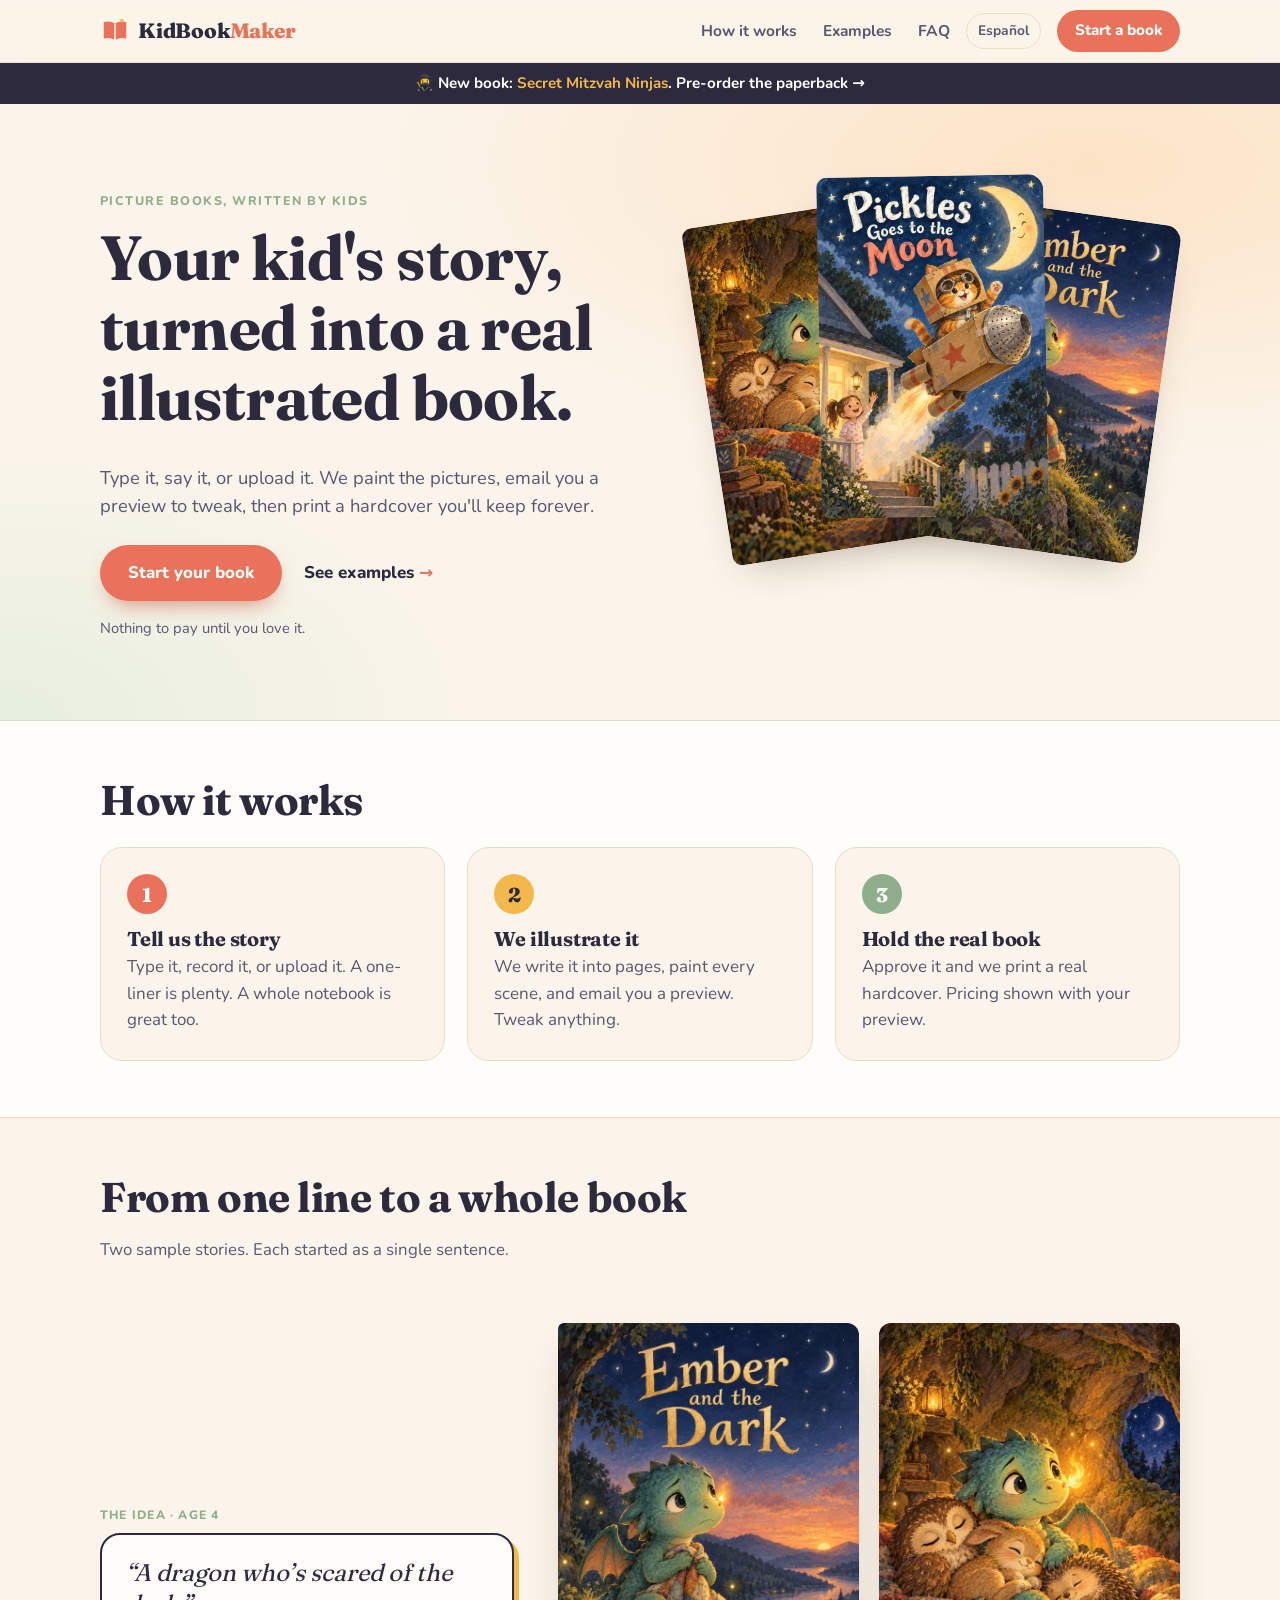
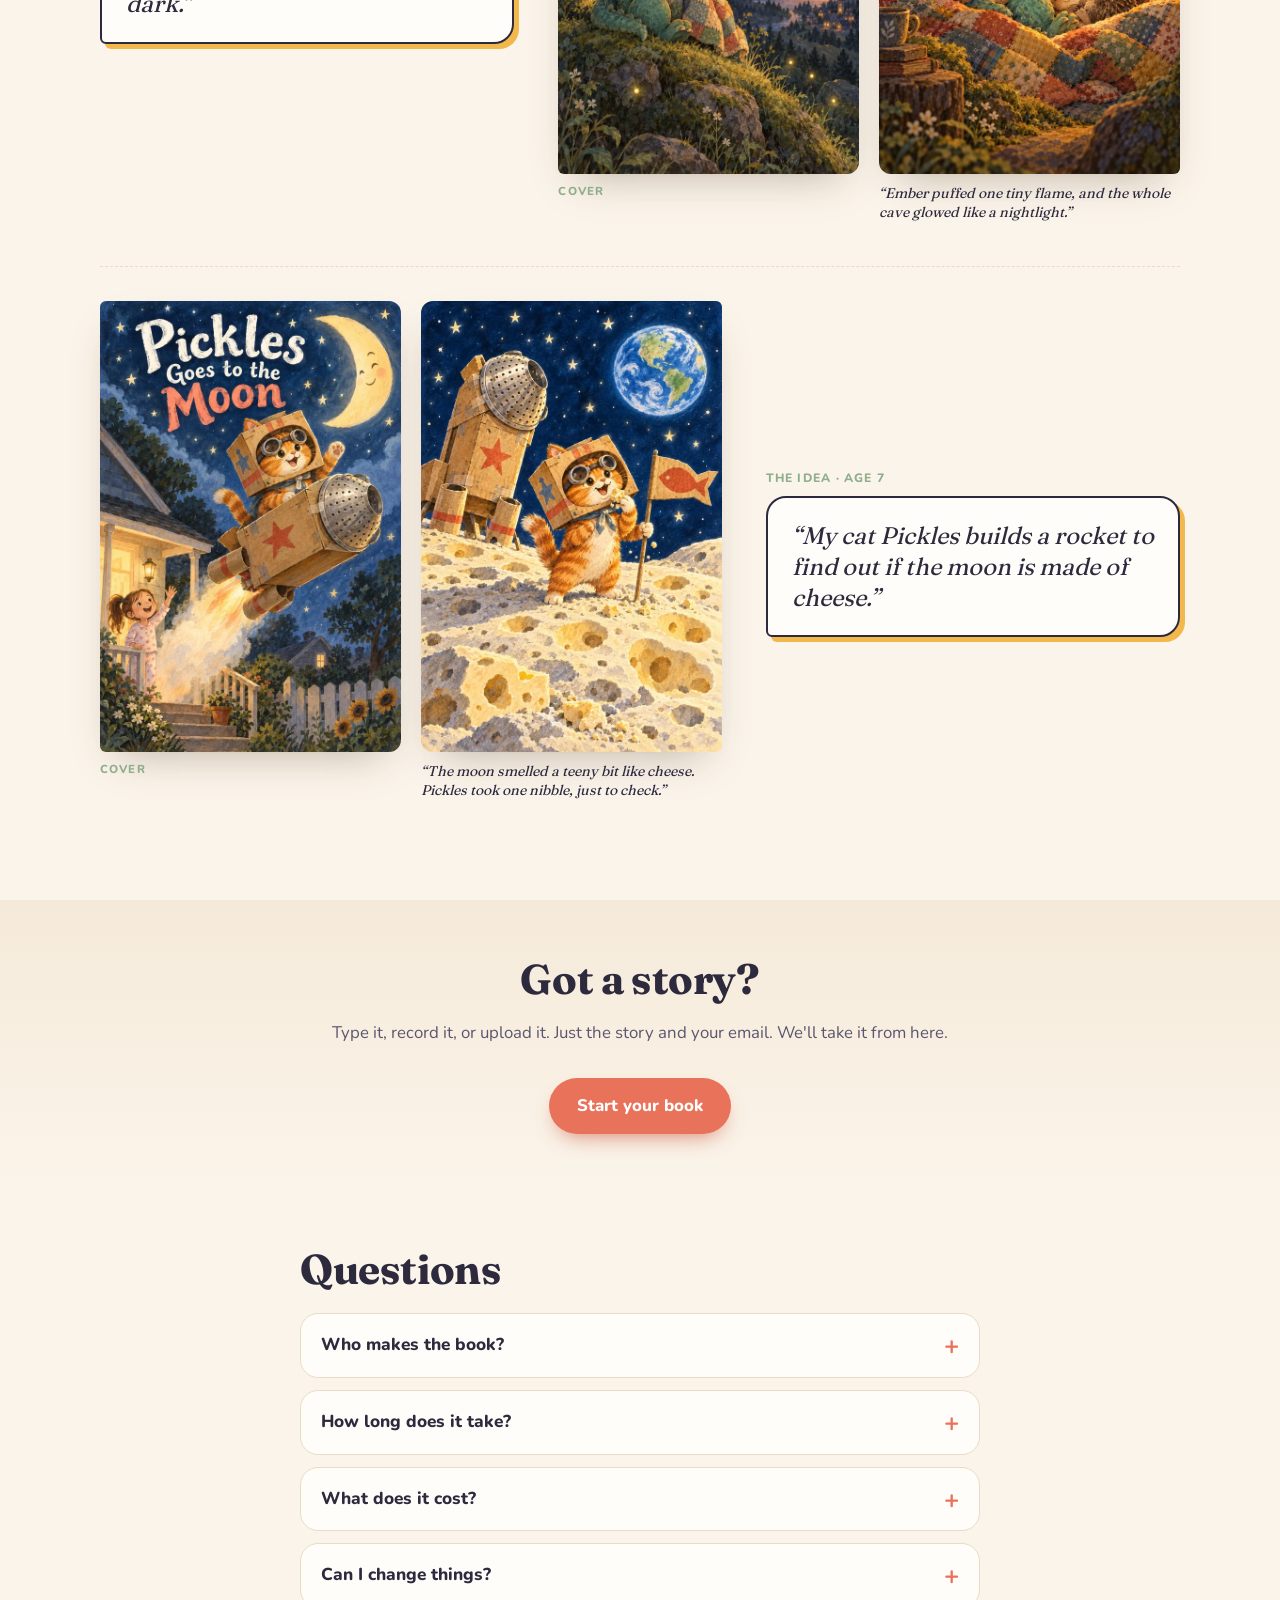
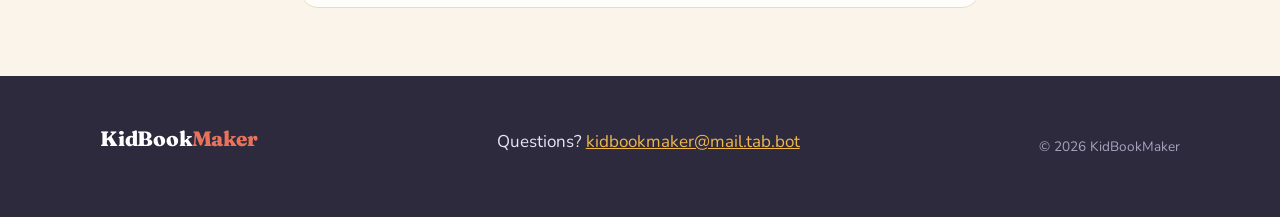
==== index.html @ a5195db9 "Email heads-up on every form submission (FormSubmit, fire-and-forget after /api/submit succeeds); ca" ====
<!doctype html>
<html lang="en">
<head>
<meta charset="utf-8">
<meta name="viewport" content="width=device-width, initial-scale=1, viewport-fit=cover">
<!-- Not indexed yet: to allow Google, delete this robots meta tag and replace robots.txt with "User-agent: *" + "Allow: /" -->
<meta name="robots" content="noindex, nofollow, noarchive">
<link rel="canonical" href="https://kidbookmaker.com/">
<link rel="alternate" hreflang="en" href="https://kidbookmaker.com/">
<link rel="alternate" hreflang="es" href="https://kidbookmaker.com/es/">
<meta property="og:url" content="https://kidbookmaker.com/">
<title>KidBookMaker · Your kid's story, turned into a real illustrated book</title>
<meta name="description" content="Type, record or upload your child's story. We illustrate it, email you a preview to tweak, and print a real hardcover book.">
<meta property="og:title" content="KidBookMaker · Your kid's story, turned into a real illustrated book">
<meta property="og:description" content="Type, record or upload a story. We illustrate it, send a preview, and print a real hardcover.">
<meta property="og:image" content="https://kidbookmaker.com/og.png?v=3">
<meta name="theme-color" content="#fbf4ea">
<link rel="icon" href="/favicon.svg" type="image/svg+xml">
<link rel="preload" href="/fonts/fraunces.woff2" as="font" type="font/woff2" crossorigin>
<link rel="stylesheet" href="/styles.css?v=phone1">
</head>
<body>
<a class="skip" href="#start" data-open>Start your book</a>
<header class="top">
  <div class="wrap top-in">
    <a class="brand" href="#" aria-label="KidBookMaker home">
      <svg class="brand-mark" viewBox="0 0 40 40" aria-hidden="true"><path d="M20 10c-4-3-10-3.5-15-2v22c5-1.5 11-1 15 2 4-3 10-3.5 15-2V8c-5-1.5-11-1-15 2z" fill="#e8735a"/><path d="M20 10v22" stroke="#fbf4ea" stroke-width="2"/><circle cx="29" cy="6" r="2.4" fill="#f2b84b"/></svg>
      <span>KidBook<em>Maker</em></span>
    </a>
    <nav aria-label="Sections" class="nav">
      <a href="#how">How it works</a>
      <a href="#examples">Examples</a>
      <a href="#faq">FAQ</a>
    </nav>
    <a class="lang" href="/es/" lang="es" hreflang="es">Español</a>
    <a class="btn btn-sm" href="#start" data-open><span class="b-full">Start a book</span><span class="b-short">Start</span></a>
  </div>
</header>
<a href="/secret-mitzvah-ninjas/" style="display:block;background:#2d2a3e;color:#fff;text-align:center;text-decoration:none;font-weight:700;font-size:.95rem;line-height:1.35;padding:10px 16px">🥷 New book: <strong style="color:#f2b84b">Secret Mitzvah Ninjas</strong>. Pre-order the paperback&nbsp;→</a>

<main>
<section class="hero">
  <div class="wrap hero-in">
    <div class="hero-copy">
      <p class="eyebrow">Picture books, written by kids</p>
      <h1>Your kid's story, turned into a real illustrated&nbsp;book.</h1>
      <p class="lede">Type it, say it, or upload it. We paint the pictures, email you a preview to tweak, then print a hardcover you'll keep forever.</p>
      <div class="hero-cta">
        <a class="btn" href="#start" data-open>Start your book</a>
        <a class="link-arrow" href="#examples">See examples</a>
      </div>
      <p class="fine">Nothing to pay until you love it.</p>
    </div>
    <div class="hero-art" aria-hidden="true">
      <img class="fan fan-1" src="/img/page-dragon.webp" alt="" width="640" height="960">
      <img class="fan fan-2" src="/img/cover-dragon.webp" alt="" width="640" height="960">
      <img class="fan fan-3" src="/img/cover-moon.webp" alt="" width="640" height="960">
    </div>
  </div>
</section>

<section id="how" class="how">
  <div class="wrap">
    <h2>How it works</h2>
    <ol class="steps">
      <li>
        <span class="num">1</span>
        <h3>Tell us the story</h3>
        <p>Type it, record it, or upload it. A one-liner is plenty. A whole notebook is great too.</p>
      </li>
      <li>
        <span class="num">2</span>
        <h3>We illustrate it</h3>
        <p>We write it into pages, paint every scene, and email you a preview. Tweak anything.</p>
      </li>
      <li>
        <span class="num">3</span>
        <h3>Hold the real book</h3>
        <p>Approve it and we print a real hardcover. Pricing shown with your preview.</p>
      </li>
    </ol>
  </div>
</section>

<section id="examples" class="examples">
  <div class="wrap">
    <h2>From one line to a whole book</h2>
    <p class="section-sub">Two sample stories. Each started as a single sentence.</p>


    <article class="ex">
      <div class="ex-prompt">
        <span class="tag">The idea · age 4</span>
        <p class="kid">“A dragon who’s scared of the dark.”</p>
      </div>
      <div class="ex-book">
        <figure class="ex-cover"><img src="/img/cover-dragon.webp" alt="Cover of Ember and the Dark: a small green dragon with a blanket on a hill at dusk" width="640" height="960" loading="lazy"><figcaption>Cover</figcaption></figure>
        <figure class="ex-page"><img src="/img/page-dragon.webp" alt="Inside page: the little dragon's tiny flame lights up a cozy cave full of sleepy animal friends" width="640" height="960" loading="lazy"><figcaption>“Ember puffed one tiny flame, and the whole cave glowed like a nightlight.”</figcaption></figure>
      </div>
    </article>

    <article class="ex">
      <div class="ex-prompt">
        <span class="tag">The idea · age 7</span>
        <p class="kid">“My cat Pickles builds a rocket to find out if the moon is made of cheese.”</p>
      </div>
      <div class="ex-book">
        <figure class="ex-cover"><img src="/img/cover-moon.webp" alt="Cover of Pickles Goes to the Moon: an orange cat in a cardboard rocket blasts off as a girl waves" width="640" height="960" loading="lazy"><figcaption>Cover</figcaption></figure>
        <figure class="ex-page"><img src="/img/page-moon.webp" alt="Inside page: the cat plants a fish-shaped flag on a moon full of holes, with Earth in the sky" width="640" height="960" loading="lazy"><figcaption>“The moon smelled a teeny bit like cheese. Pickles took one nibble, just to check.”</figcaption></figure>
      </div>
    </article>
  </div>
</section>

<section class="cta-band">
  <div class="wrap narrow center">
    <h2>Got a story?</h2>
    <p class="section-sub">Type it, record it, or upload it. Just the story and your email. We'll take it from here.</p>
    <a class="btn" href="#start" data-open>Start your book</a>
  </div>
</section>


<section id="faq" class="faq">
  <div class="wrap narrow">
    <h2>Questions</h2>
    <details>
      <summary>Who makes the book?</summary>
      <p>Your child writes the story. We turn it into pages, illustrate every scene, and lay it out as a real picture book, keeping their words and ideas at the heart of it.</p>
    </details>
    <details>
      <summary>How long does it take?</summary>
      <p>Your first preview usually arrives within a few days. Printing and shipping come after you approve.</p>
    </details>
    <details>
      <summary>What does it cost?</summary>
      <p>Books are priced per copy, and you'll see the price with your preview. There's nothing to pay until you approve the book.</p>
    </details>
    <details>
      <summary>Can I change things?</summary>
      <p>Yes. Ask for as many tweaks as you want before printing: words, pictures, colors, even what the hero looks like. Just reply to our email.</p>
    </details>
  </div>
</section>
</main>

<footer class="foot">
  <div class="wrap foot-in">
    <p class="brand small"><span>KidBook<em>Maker</em></span></p>
    <p>Questions? <a href="mailto:kidbookmaker@mail.tab.bot">kidbookmaker@mail.tab.bot</a></p>
    <p class="micro">© 2026 KidBookMaker</p>
  </div>
</footer>
<div class="modal" id="start" hidden>
  <div class="modal-backdrop" data-close></div>
  <div class="sheet" role="dialog" aria-modal="true" aria-labelledby="modal-title" id="sheet">
    <div class="sheet-head">
      <h2 id="modal-title">Tell us the story</h2>
      <button type="button" class="x-btn" data-close aria-label="Close">×</button>
    </div>
    <form id="story-form" class="sheet-form" novalidate>
      <div class="sheet-body" id="sheet-body">
        <div class="field">
          <label for="story">The story <span class="hint">type or paste; a one-liner is fine</span></label>
          <textarea id="story" name="story" rows="6" maxlength="20000" placeholder="e.g. My sister Leah finds a door in our backyard tree that leads to a candy forest…"></textarea>
        </div>
        <div class="field">
          <span class="label">Or add it another way</span>
          <div class="extras">
            <div class="extra" id="rec-box">
              <button type="button" class="chip-btn" id="rec-btn"><span class="dot" aria-hidden="true"></span><span id="rec-label">Record a voice note</span></button>
              <span class="rec-time" id="rec-time" hidden>0:00</span>
              <audio id="rec-play" controls hidden></audio>
              <button type="button" class="text-btn" id="rec-clear" hidden>Remove</button>
            </div>
            <label class="extra file-pick">
              <input type="file" id="audio" name="audio" accept="audio/*">
              <span class="chip-btn">Upload audio</span>
              <span class="file-name" data-for="audio"></span>
            </label>
            <label class="extra file-pick">
              <input type="file" id="story_file" name="story_file" accept=".pdf,.doc,.docx,.txt,.rtf,.odt,.pages,image/*">
              <span class="chip-btn">Upload a file</span>
              <span class="file-name" data-for="story_file"></span>
            </label>
          </div>
          <p class="micro">Doc, PDF, or a photo of the page. Up to 20 MB each.</p>
        </div>
        <div class="field">
          <label for="author_name">Author name <span class="hint">optional</span></label>
          <input id="author_name" name="author_name" type="text" autocomplete="off" maxlength="80" placeholder="Goes on the cover, e.g. Leah, age 7">
        </div>
        <div class="field">
          <label for="email">Your email</label>
          <input id="email" name="email" type="email" autocomplete="email" inputmode="email" required placeholder="you@example.com">
        </div>
        <div class="field last">
          <label for="phone">Phone <span class="hint">optional</span></label>
          <input id="phone" name="phone" type="tel" autocomplete="tel" inputmode="tel" maxlength="30" placeholder="(555) 123-4567" aria-describedby="phone-help">
          <p class="micro" id="phone-help">Only so we can reach you if our email lands in spam. We'll never share it.</p>
        </div>
        <div class="hp" aria-hidden="true"><label>Website <input name="website" tabindex="-1" autocomplete="off"></label></div>
      </div>
      <div class="sheet-foot">
        <p class="form-error" id="form-error" role="alert" hidden></p>
        <button class="btn btn-wide" type="submit" id="submit-btn">Send my story</button>
        <p class="micro center">Nothing to pay now. Pricing shown with your preview.</p>
      </div>
    </form>
    <div class="done" id="done" hidden tabindex="-1">
      <div class="done-art" aria-hidden="true">📚</div>
      <h2>Got it! We'll email you a preview soon.</h2>
      <p>Keep an eye on your inbox (and your spam folder, just in case). Reply to that email with any changes.</p>
      <button type="button" class="btn" data-close>Done</button>
      <button type="button" class="text-btn" id="another">Send another story</button>
    </div>
  </div>
</div>
<script src="/script.js?v=notify1" defer></script>
</body>
</html>
---- styles.css ----
@font-face{font-family:"Fraunces";src:url("/fonts/fraunces.woff2") format("woff2");font-weight:400 800;font-display:swap}
@font-face{font-family:"Nunito";src:url("/fonts/nunito.woff2") format("woff2");font-weight:400 800;font-display:swap}
:root{--paper:#fbf4ea;--paper2:#f5ead9;--ink:#2d2a3e;--ink2:#5b5670;--coral:#e8735a;--coral-d:#c95840;--honey:#f2b84b;--sage:#8fae8b;--sky:#7fa3c4;--card:#fffdf9;--line:#e9dcc7;--r:22px;--shadow:0 18px 40px -18px rgba(70,45,20,.35)}
*{box-sizing:border-box}
html{scroll-behavior:smooth;-webkit-text-size-adjust:100%}
body{margin:0;background:var(--paper);color:var(--ink);font:400 17px/1.55 "Nunito",system-ui,-apple-system,Segoe UI,sans-serif;overflow-x:hidden}
img{max-width:100%;height:auto;display:block}
a{color:var(--coral-d)}
h1,h2,h3{font-family:"Fraunces",Georgia,serif;font-weight:700;line-height:1.12;letter-spacing:-.01em;margin:0 0 .5em;font-variation-settings:"SOFT" 100,"WONK" 1}
h1{font-size:clamp(2.15rem,6.8vw,3.9rem)}
h2{font-size:clamp(1.75rem,4.6vw,2.6rem)}
h3{font-size:1.25rem}
.wrap{max-width:1120px;margin:0 auto;padding:0 20px}
.narrow{max-width:720px}
.skip{position:absolute;left:-999px;top:8px;background:var(--ink);color:#fff;padding:8px 14px;border-radius:10px;z-index:99}
.skip:focus{left:12px}
:focus-visible{outline:3px solid var(--sky);outline-offset:3px;border-radius:8px}
.btn{display:inline-flex;align-items:center;justify-content:center;gap:.4em;background:var(--coral);color:#fff;text-decoration:none;font-weight:800;font-size:1.05rem;padding:15px 28px;border-radius:999px;border:0;cursor:pointer;box-shadow:0 10px 22px -10px rgba(201,88,64,.8);transition:transform .15s,background .15s;font-family:inherit}
.btn:hover{background:var(--coral-d);transform:translateY(-1px)}
.btn-sm{padding:9px 18px;font-size:.95rem;box-shadow:none}
.btn-wide{width:100%;margin-top:8px}
.btn[disabled]{opacity:.65;cursor:progress;transform:none}
.link-arrow{font-weight:800;text-decoration:none;color:var(--ink)}
.link-arrow::after{content:" →";color:var(--coral)}
/* header */
.top{position:sticky;top:0;z-index:20;background:rgba(251,244,234,.88);backdrop-filter:saturate(1.4) blur(10px);-webkit-backdrop-filter:saturate(1.4) blur(10px);border-bottom:1px solid rgba(233,220,199,.7)}
.top-in{display:flex;align-items:center;gap:16px;height:62px}
.brand{display:flex;align-items:center;gap:8px;text-decoration:none;color:var(--ink);font-family:"Fraunces",Georgia,serif;font-weight:800;font-size:1.3rem;letter-spacing:-.01em}
.brand em{font-style:normal;color:var(--coral)}
.brand-mark{width:30px;height:30px}
.nav{display:none;gap:26px;margin-left:auto}
.nav a{color:var(--ink2);text-decoration:none;font-weight:700;font-size:.97rem}
.nav a:hover{color:var(--ink)}
.top .btn-sm{margin-left:auto}
.nav + .btn-sm{margin-left:0}
.lang{margin-left:auto;color:var(--ink2);text-decoration:none;font-weight:700;font-size:.86rem;padding:6px 11px;border:1px solid var(--line);border-radius:999px;white-space:nowrap}
.lang:hover{color:var(--ink);border-color:var(--ink2)}
.lang + .btn-sm{margin-left:0}
.btn-sm{white-space:nowrap}
.btn-sm .b-full{display:none}
@media(max-width:819px){.top-in{gap:10px}.lang{font-size:.82rem;padding:4px 6px;border:0}.btn-sm{padding:9px 14px}}
@media(min-width:820px){.nav{display:flex}.lang{margin-left:0}.btn-sm .b-full{display:inline}.btn-sm .b-short{display:none}}
/* hero */
.hero{position:relative;padding:34px 0 30px;background:radial-gradient(1200px 500px at 85% 10%,#fde3c6 0,rgba(253,227,198,0) 60%),radial-gradient(700px 400px at 0% 100%,#e6efe0 0,rgba(230,239,224,0) 70%)}
.hero-in{display:grid;gap:30px}
.eyebrow{margin:0 0 12px;font-weight:800;text-transform:uppercase;letter-spacing:.12em;font-size:.78rem;color:var(--sage)}
.lede{font-size:1.15rem;color:var(--ink2);max-width:34em;margin:0 0 24px}
.hero-cta{display:flex;flex-wrap:wrap;align-items:center;gap:14px 22px}
.fine{margin:16px 0 0;font-size:.92rem;color:var(--ink2)}
.hero-art{position:relative;height:300px;max-width:440px;width:100%;margin:0 auto}
.fan{position:absolute;width:46%;border-radius:10px 16px 16px 10px;box-shadow:var(--shadow),inset 6px 0 0 rgba(0,0,0,.08);top:20px}
.fan-1{left:4%;transform:rotate(-9deg);top:34px}
.fan-2{right:4%;transform:rotate(8deg);top:34px}
.fan-3{left:27%;z-index:2;transform:rotate(-1deg);top:0}
@media(min-width:900px){
  .hero{padding:72px 0 64px}
  .hero-in{grid-template-columns:1.05fr .95fr;align-items:center;gap:40px}
  .hero-art{height:480px;max-width:none}
}
/* how */
section{padding:56px 0}
.how{background:var(--card);border-top:1px solid var(--line);border-bottom:1px solid var(--line)}
.steps{list-style:none;margin:24px 0 0;padding:0;display:grid;gap:16px}
.steps li{position:relative;background:var(--paper);border-radius:var(--r);padding:22px 22px 18px 76px;border:1px solid var(--line)}
.steps h3{margin:0 0 4px}
.steps p{margin:0;color:var(--ink2)}
.num{position:absolute;left:20px;top:20px;width:40px;height:40px;border-radius:50%;display:grid;place-items:center;font-family:"Fraunces",serif;font-weight:800;font-size:1.25rem;color:#fff;background:var(--coral)}
.steps li:nth-child(2) .num{background:var(--honey);color:var(--ink)}
.steps li:nth-child(3) .num{background:var(--sage)}
@media(min-width:820px){.steps{grid-template-columns:repeat(3,1fr);gap:22px}.steps li{padding:26px}.num{position:static;margin-bottom:14px}}
/* examples */
.section-sub{color:var(--ink2);margin:-4px 0 26px;font-size:1.05rem}
.ex{display:grid;gap:16px;padding:22px 0 30px;border-bottom:1px dashed var(--line)}
.ex:last-child{border-bottom:0}
.ex-prompt{align-self:center}
.tag{display:inline-block;font-size:.76rem;font-weight:800;text-transform:uppercase;letter-spacing:.1em;color:var(--sage);margin-bottom:8px}
.kid{position:relative;margin:0;background:var(--card);border:2px solid var(--ink);border-radius:20px 20px 20px 6px;padding:16px 18px;font-family:"Fraunces",Georgia,serif;font-size:1.25rem;line-height:1.3;font-style:italic;box-shadow:5px 5px 0 var(--honey)}
.ex-book{display:grid;grid-template-columns:1fr 1fr;gap:12px}
.ex-book figure{margin:0}
.ex-book img{border-radius:6px 12px 12px 6px;box-shadow:var(--shadow);aspect-ratio:2/3;object-fit:cover;width:100%;background:var(--paper2)}
.ex-page img{border-radius:12px 6px 6px 12px}
.ex-book figcaption{margin-top:10px;font-size:.88rem;color:var(--ink2);line-height:1.35}
.ex-cover figcaption{font-weight:800;text-transform:uppercase;letter-spacing:.1em;font-size:.72rem;color:var(--sage)}
.ex-page figcaption{font-family:"Fraunces",Georgia,serif;font-style:italic;color:var(--ink)}
@media(min-width:820px){.ex{grid-template-columns:.8fr 1.2fr;gap:44px;padding:34px 0 44px}.ex:nth-of-type(even){grid-template-columns:1.2fr .8fr}.ex:nth-of-type(even) .ex-prompt{order:2}.kid{font-size:1.5rem;padding:22px 24px}.ex-book{gap:20px}}
/* form */
.start{background:linear-gradient(180deg,var(--paper2),var(--paper))}
.card{background:var(--card);border:1px solid var(--line);border-radius:28px;padding:26px 20px;box-shadow:var(--shadow)}
@media(min-width:640px){.card{padding:40px 44px}}
.field{margin:0 0 20px;border:0;padding:0;min-width:0}
label,.label,legend{display:block;font-weight:800;margin-bottom:8px;font-size:1rem;padding:0}
.hint{font-weight:600;color:var(--ink2);font-size:.88rem;margin-left:4px}
input[type=text],input[type=email],input[type=tel],select,textarea{width:100%;font:inherit;color:var(--ink);background:#fff;border:1.5px solid var(--line);border-radius:14px;padding:13px 14px;transition:border-color .15s,box-shadow .15s;-webkit-appearance:none;appearance:none}
select{background:#fff url("data:image/svg+xml,%3Csvg xmlns='http://www.w3.org/2000/svg' width='12' height='8'%3E%3Cpath d='M1 1l5 5 5-5' stroke='%235b5670' stroke-width='2' fill='none'/%3E%3C/svg%3E") no-repeat right 14px center;padding-right:36px}
textarea{resize:vertical;min-height:110px}
input:focus,select:focus,textarea:focus{outline:none;border-color:var(--coral);box-shadow:0 0 0 4px rgba(232,115,90,.15)}
.invalid{border-color:#c0392b!important}
.row2{display:grid;grid-template-columns:1fr 1fr;gap:12px;align-items:end}
.chips{display:flex;flex-wrap:wrap;gap:8px}
.chip{margin:0;font-weight:700;cursor:pointer}
.chip input{position:absolute;opacity:0;width:1px;height:1px}
.chip span{display:inline-block;padding:10px 16px;border-radius:999px;border:1.5px solid var(--line);background:#fff;font-size:.95rem;transition:all .15s}
.chip input:checked+span{background:var(--ink);border-color:var(--ink);color:#fff}
.chip input:focus-visible+span{outline:3px solid var(--sky);outline-offset:2px}
#hero_other{margin-top:10px}
.extras{display:flex;flex-direction:column;gap:10px}
.extra{display:flex;flex-wrap:wrap;align-items:center;gap:10px;margin:0;font-weight:600}
.file-pick input{position:absolute;opacity:0;width:1px;height:1px}
.file-pick input:focus-visible+.chip-btn{outline:3px solid var(--sky);outline-offset:2px}
.chip-btn{display:inline-flex;align-items:center;gap:8px;font:inherit;font-weight:800;font-size:.95rem;color:var(--ink);background:var(--paper);border:1.5px dashed #d8c6a8;border-radius:14px;padding:11px 16px;cursor:pointer}
.chip-btn:hover{border-color:var(--coral)}
.dot{width:10px;height:10px;border-radius:50%;background:var(--coral)}
.recording .chip-btn .dot{animation:pulse 1s infinite}
.recording #rec-btn{border-style:solid;border-color:var(--coral);background:#fff1ec}
@keyframes pulse{50%{opacity:.25}}
.rec-time{font-variant-numeric:tabular-nums;color:var(--coral-d);font-weight:800}
#rec-play{height:40px;max-width:100%}
.file-name{font-size:.9rem;color:var(--ink2);word-break:break-all}
.text-btn{background:none;border:0;font:inherit;font-weight:800;color:var(--coral-d);cursor:pointer;padding:6px 2px;text-decoration:underline}
.micro{font-size:.85rem;color:var(--ink2);margin:8px 0 0}
.center{text-align:center}
.hp{position:absolute;left:-5000px;height:1px;overflow:hidden}
.form-error{background:#fdecea;color:#8e2a1e;border-radius:12px;padding:12px 14px;font-weight:700;margin:0 0 12px}
.done{text-align:center;padding:20px 0}
.done-art{font-size:3rem;margin-bottom:6px}
.done h2{font-size:clamp(1.6rem,4.5vw,2.2rem)}
.done p{color:var(--ink2)}
/* faq */
.faq details{background:var(--card);border:1px solid var(--line);border-radius:18px;padding:0 20px;margin-bottom:12px}
.faq summary{cursor:pointer;list-style:none;font-weight:800;font-size:1.08rem;padding:18px 28px 18px 0;position:relative}
.faq summary::-webkit-details-marker{display:none}
.faq summary::after{content:"+";position:absolute;right:0;top:12px;font-size:1.6rem;color:var(--coral);font-weight:700}
.faq details[open] summary::after{content:"–"}
.faq details p{margin:0 0 18px;color:var(--ink2)}
/* footer */
.foot{background:var(--ink);color:#e9e4f2;padding:36px 0 44px}
.foot a{color:var(--honey)}
.foot-in{display:flex;flex-direction:column;gap:6px}
.foot .brand{color:#fff;margin:0 0 6px}
.foot .micro{color:#a9a3bd}
@media(min-width:820px){.foot-in{flex-direction:row;align-items:center;justify-content:space-between}}
@media(prefers-reduced-motion:reduce){html{scroll-behavior:auto}*{transition:none!important;animation:none!important}}

/* CTA band */
.cta-band{background:linear-gradient(180deg,var(--paper2),var(--paper))}
.cta-band .btn{margin-top:6px}
/* form modal */
html.modal-open,html.modal-open body{overflow:hidden}
.modal{position:fixed;inset:0;z-index:200;display:flex;align-items:flex-end;justify-content:center}
.modal[hidden]{display:none}
.modal-backdrop{position:absolute;inset:0;background:rgba(45,42,62,.55);animation:fadeIn .18s ease}
.sheet{position:relative;width:100%;height:100%;max-height:100%;background:var(--card);display:flex;flex-direction:column;overflow:hidden;animation:sheetUp .22s ease}
.sheet-head{display:flex;align-items:center;justify-content:space-between;gap:12px;padding:14px 16px 10px 20px;border-bottom:1px solid var(--line);flex:none}
.sheet-head h2{margin:0;font-size:1.3rem}
.x-btn{flex:none;width:40px;height:40px;border-radius:50%;border:0;background:var(--paper2);color:var(--ink);font-size:1.6rem;line-height:1;cursor:pointer}
.x-btn:hover{background:var(--line)}
.sheet-form{display:flex;flex-direction:column;flex:1;min-height:0;margin:0}
.sheet-form[hidden]{display:none}
.sheet-body{flex:1;min-height:0;overflow-y:auto;-webkit-overflow-scrolling:touch;overscroll-behavior:contain;padding:16px 20px 4px}
.sheet-body .field{margin-bottom:16px}
.sheet-body .field.last{margin-bottom:8px}
.sheet-body textarea#story{min-height:132px;resize:vertical}
.sheet-foot{flex:none;padding:10px 20px calc(12px + env(safe-area-inset-bottom));border-top:1px solid var(--line);background:var(--card);box-shadow:0 -10px 20px -14px rgba(45,42,62,.35)}
.sheet-foot .btn-wide{margin-top:0}
.sheet-foot .micro{margin:8px 0 0}
.sheet-foot .form-error{margin-bottom:10px}
.sheet .done{flex:1;overflow-y:auto;padding:28px 22px;display:flex;flex-direction:column;align-items:center;justify-content:center;gap:6px}
.sheet .done[hidden]{display:none}
.sheet .done .btn{margin-top:10px;min-width:160px}
@media(min-width:640px){
  .modal{align-items:center;padding:24px}
  .sheet{max-width:560px;height:auto;max-height:min(88vh,860px);border-radius:24px;box-shadow:0 30px 70px -20px rgba(30,25,45,.55)}
  .sheet-head{padding:18px 20px 12px 28px}
  .sheet-body{padding:20px 28px 4px}
  .sheet-foot{padding:12px 28px 16px}
}
@keyframes fadeIn{from{opacity:0}to{opacity:1}}
@keyframes sheetUp{from{transform:translateY(24px);opacity:.6}to{transform:none;opacity:1}}
@media (prefers-reduced-motion:reduce){.sheet,.modal-backdrop{animation:none}}
.sheet .extras{flex-direction:row;flex-wrap:wrap;align-items:flex-start;gap:8px}
.sheet .extras .extra{flex:none;max-width:100%}
@media(min-width:640px){.sheet-body textarea#story{min-height:120px}}
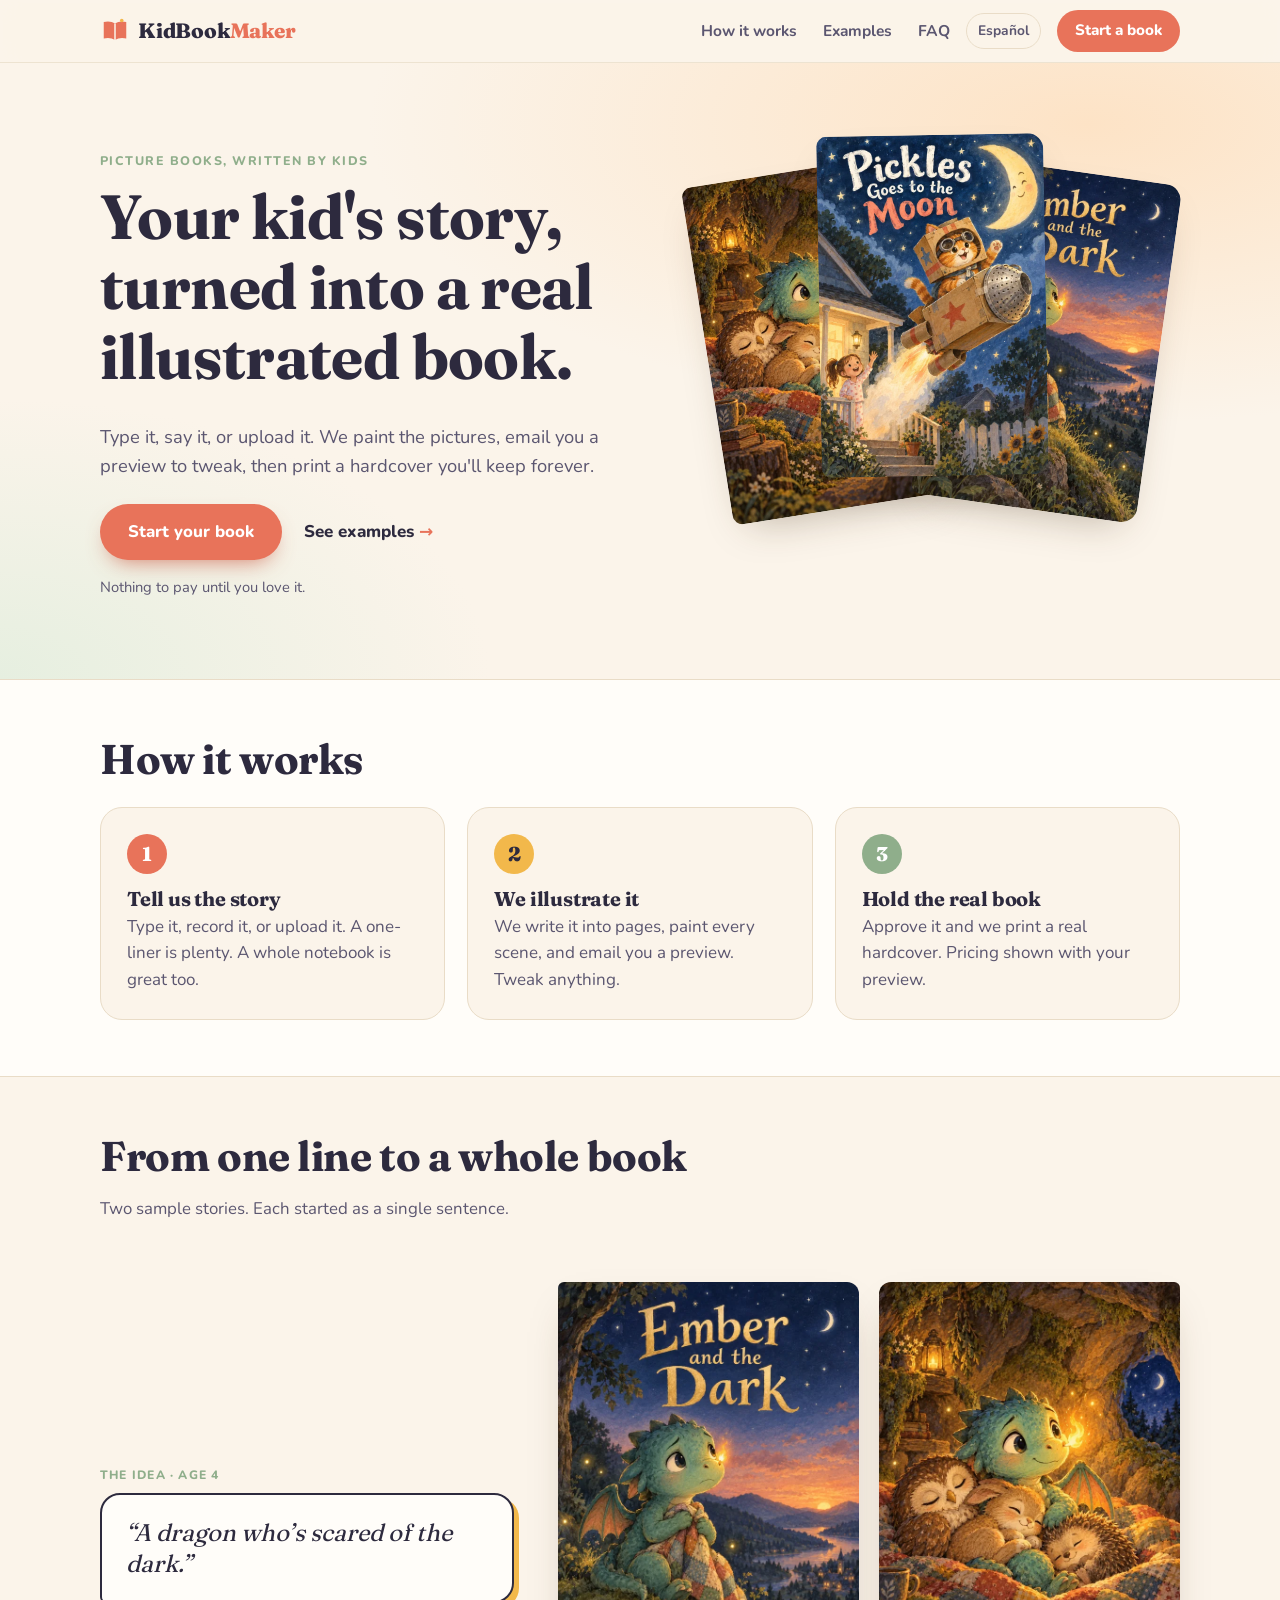
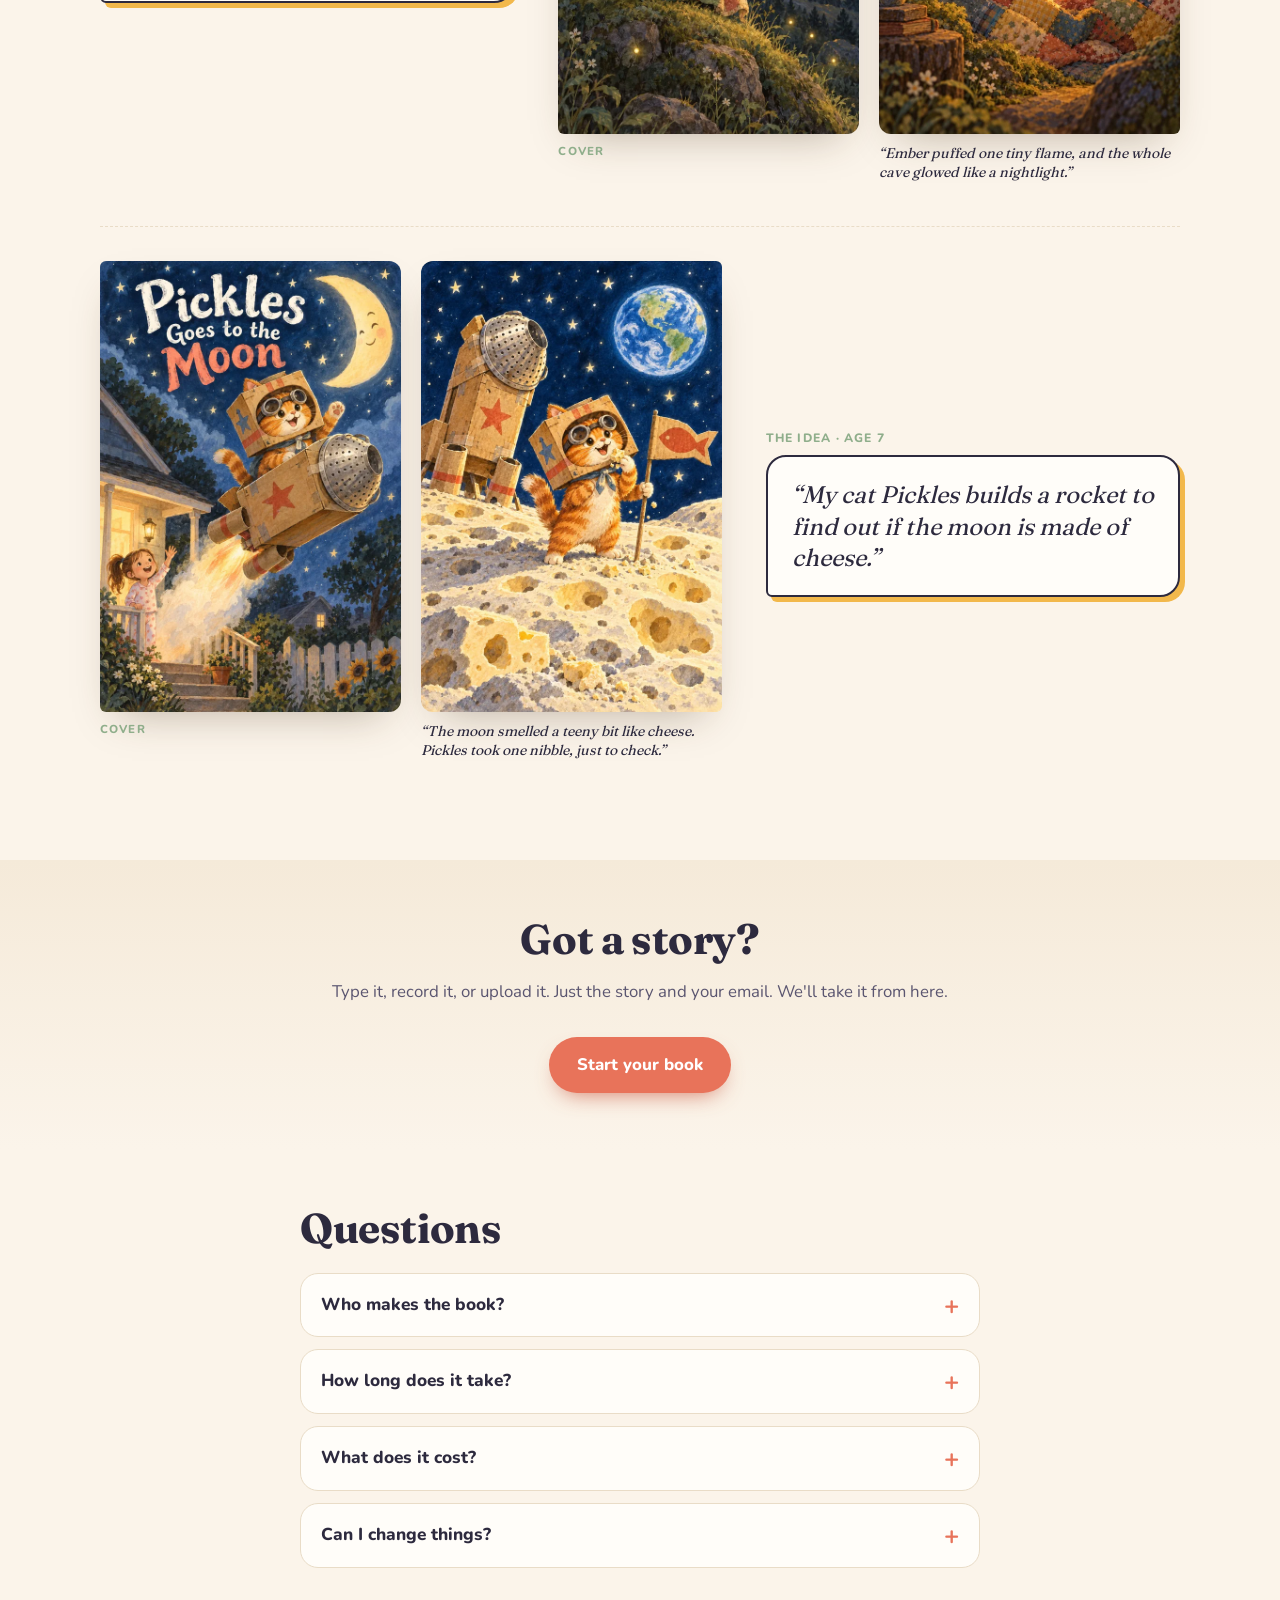
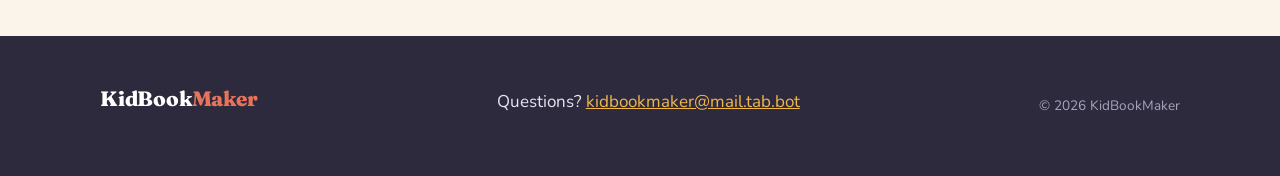
==== commit aa4c74ce: "Remove Secret Mitzvah Ninjas homepage banner (David, Oct 21)" ====
--- a/index.html
+++ b/index.html
@@ -36,7 +36,6 @@
     <a class="btn btn-sm" href="#start" data-open><span class="b-full">Start a book</span><span class="b-short">Start</span></a>
   </div>
 </header>
-<a href="/secret-mitzvah-ninjas/" style="display:block;background:#2d2a3e;color:#fff;text-align:center;text-decoration:none;font-weight:700;font-size:.95rem;line-height:1.35;padding:10px 16px">🥷 New book: <strong style="color:#f2b84b">Secret Mitzvah Ninjas</strong>. Pre-order the paperback&nbsp;→</a>
 
 <main>
 <section class="hero">
@@ -216,6 +215,6 @@
     </div>
   </div>
 </div>
-<script src="/script.js?v=notify1" defer></script>
+<script src="/script.js?v=notify4" defer></script>
 </body>
 </html>
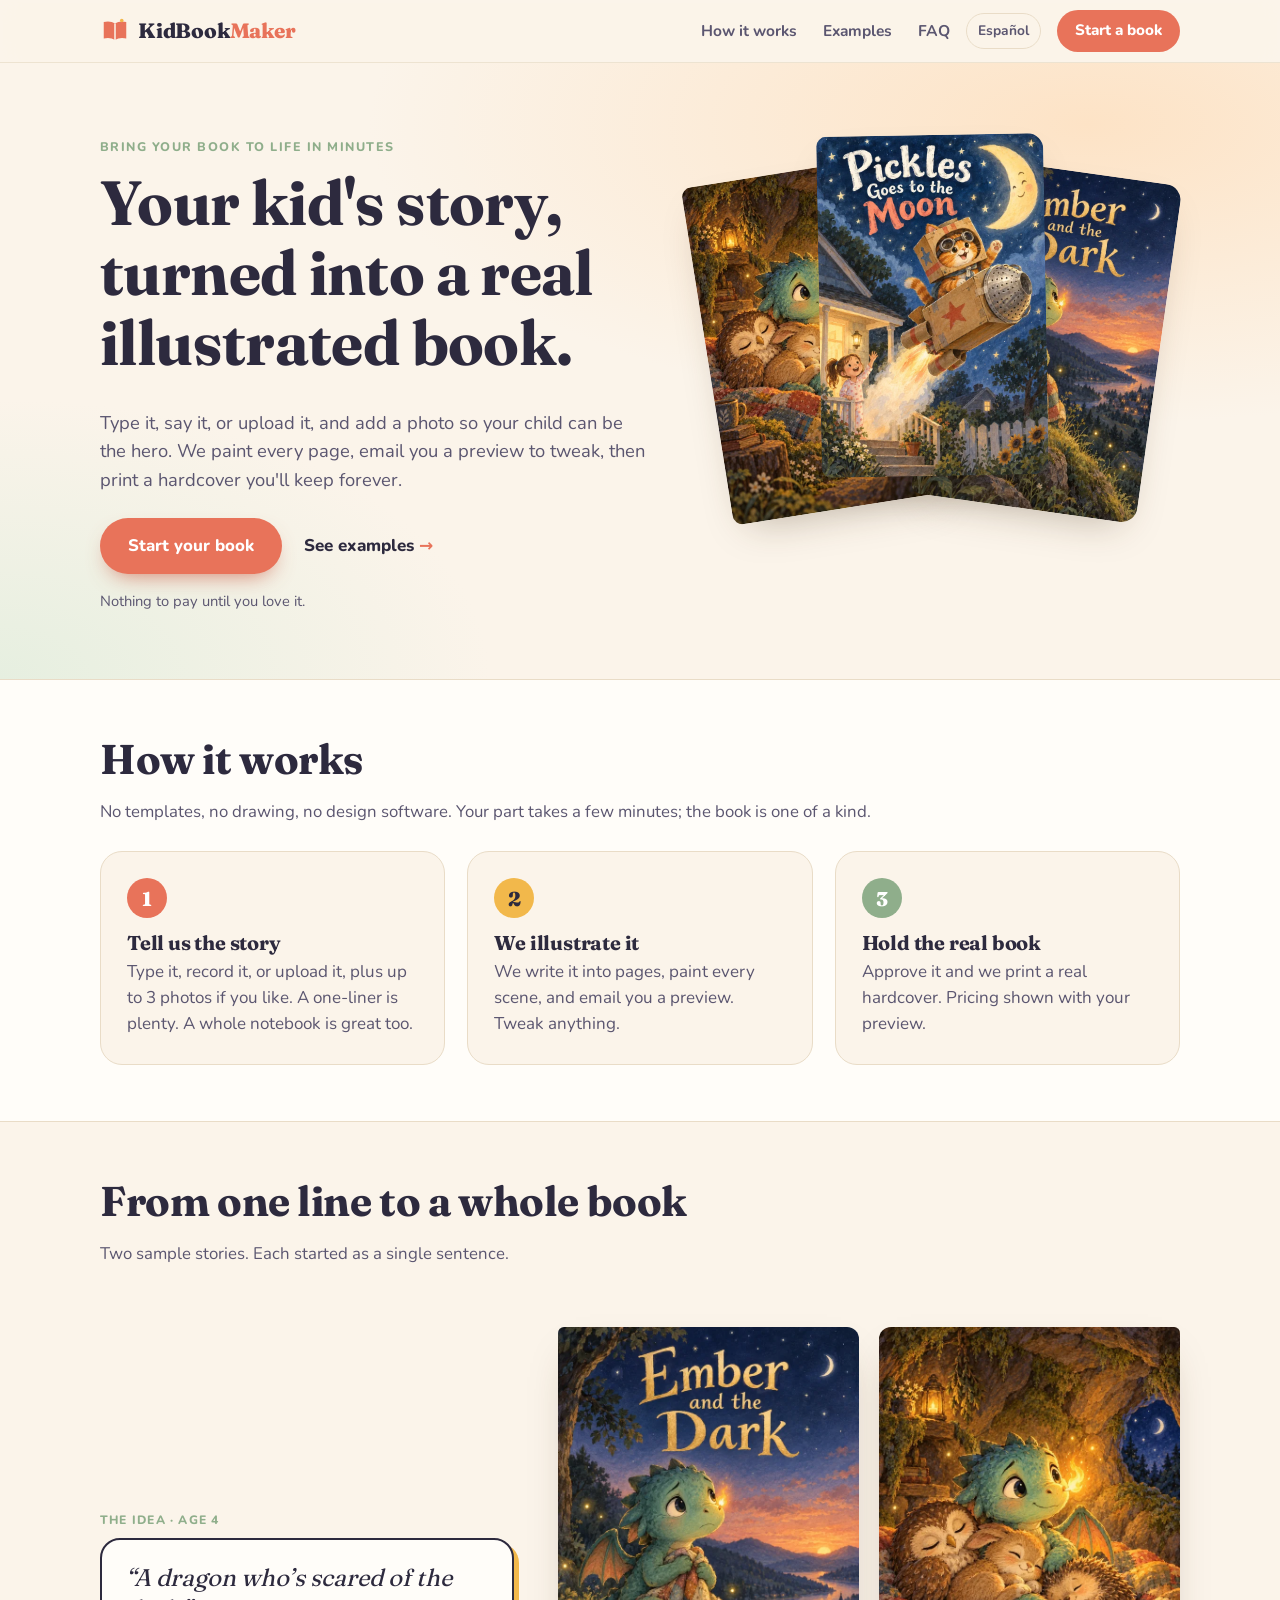
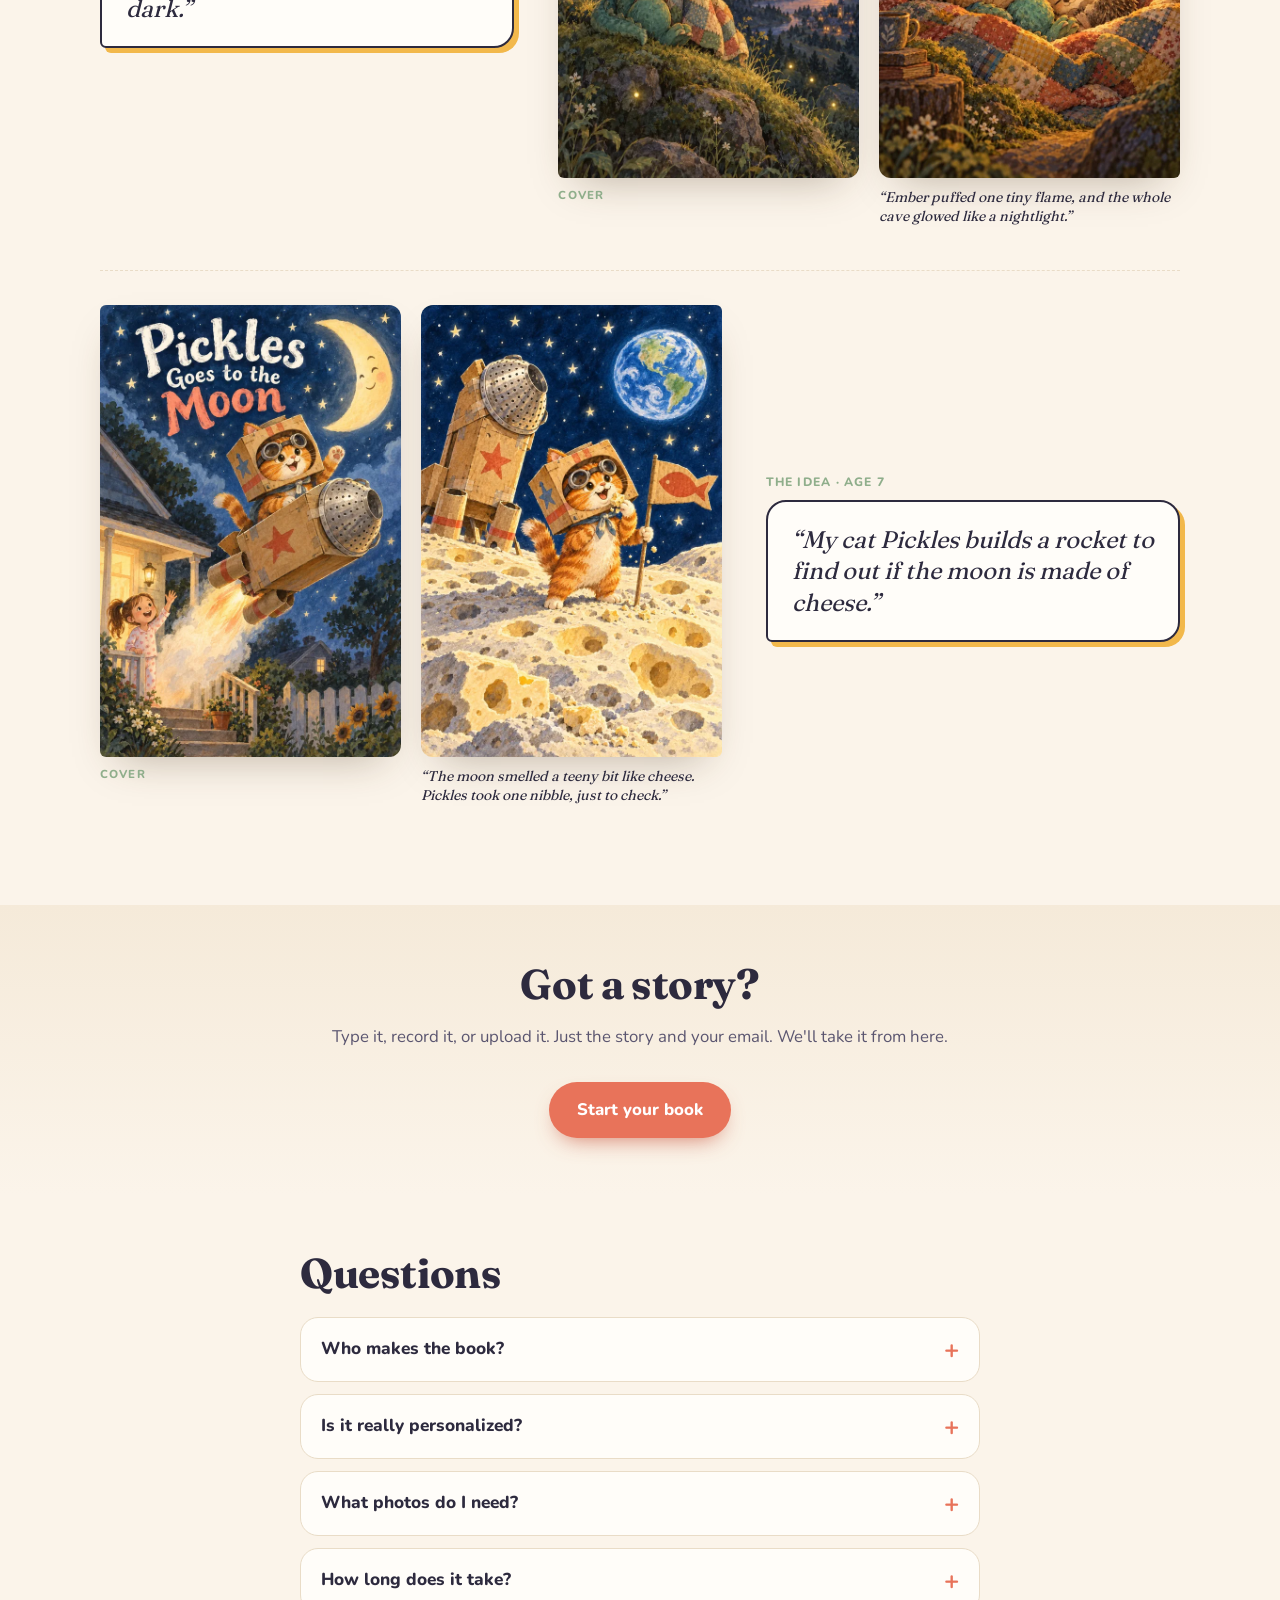
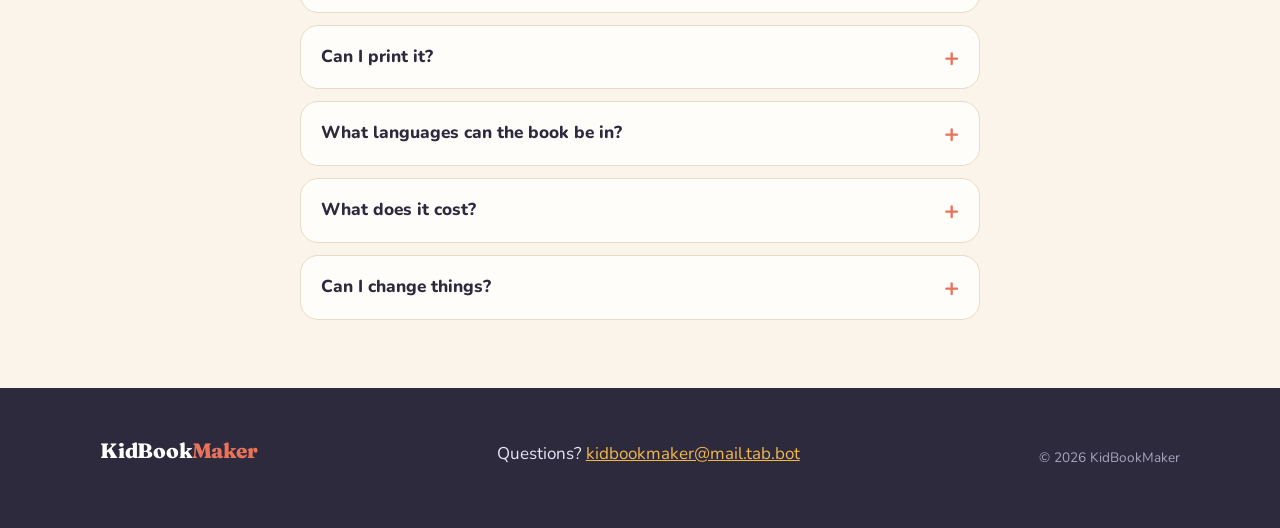
==== commit 1e4cb8b5: "SEO/AEO: allow indexing (search + AI crawlers), sitemap.xml, llms.txt + llms-full.txt, JSON-LD (Orga" ====
--- a/index.html
+++ b/index.html
@@ -3,21 +3,192 @@
 <head>
 <meta charset="utf-8">
 <meta name="viewport" content="width=device-width, initial-scale=1, viewport-fit=cover">
-<!-- Not indexed yet: to allow Google, delete this robots meta tag and replace robots.txt with "User-agent: *" + "Allow: /" -->
-<meta name="robots" content="noindex, nofollow, noarchive">
+<meta name="robots" content="index, follow, max-image-preview:large">
 <link rel="canonical" href="https://kidbookmaker.com/">
 <link rel="alternate" hreflang="en" href="https://kidbookmaker.com/">
 <link rel="alternate" hreflang="es" href="https://kidbookmaker.com/es/">
+<link rel="alternate" hreflang="x-default" href="https://kidbookmaker.com/">
 <meta property="og:url" content="https://kidbookmaker.com/">
-<title>KidBookMaker · Your kid's story, turned into a real illustrated book</title>
-<meta name="description" content="Type, record or upload your child's story. We illustrate it, email you a preview to tweak, and print a real hardcover book.">
-<meta property="og:title" content="KidBookMaker · Your kid's story, turned into a real illustrated book">
-<meta property="og:description" content="Type, record or upload a story. We illustrate it, send a preview, and print a real hardcover.">
+<title>KidBookMaker · A real illustrated storybook starring your child</title>
+<meta name="description" content="Turn your child's own story into a personalized, fully illustrated picture book starring them. Type, record or upload it in minutes, add a photo, get a preview to tweak, then hold a real hardcover.">
+<meta property="og:title" content="KidBookMaker · A real illustrated storybook starring your child">
+<meta property="og:description" content="Your child's story, painted page by page with them as the hero. Bring it to life in minutes, then hold a real hardcover.">
 <meta property="og:image" content="https://kidbookmaker.com/og.png?v=3">
+<meta property="og:type" content="website">
+<meta property="og:site_name" content="KidBookMaker">
+<meta property="og:locale" content="en_US">
+<meta property="og:locale:alternate" content="es_ES">
+<meta name="twitter:card" content="summary_large_image">
+<meta name="twitter:title" content="KidBookMaker · A real illustrated storybook starring your child">
+<meta name="twitter:description" content="Your child's story, painted page by page with them as the hero. Bring it to life in minutes, then hold a real hardcover.">
+<meta name="twitter:image" content="https://kidbookmaker.com/og.png?v=3">
 <meta name="theme-color" content="#fbf4ea">
 <link rel="icon" href="/favicon.svg" type="image/svg+xml">
 <link rel="preload" href="/fonts/fraunces.woff2" as="font" type="font/woff2" crossorigin>
-<link rel="stylesheet" href="/styles.css?v=phone1">
+<link rel="stylesheet" href="/styles.css?v=photos1">
+<script type="application/ld+json">
+{
+ "@context": "https://schema.org",
+ "@graph": [
+  {
+   "@type": "Organization",
+   "@id": "https://kidbookmaker.com/#org",
+   "name": "KidBookMaker",
+   "url": "https://kidbookmaker.com/",
+   "logo": "https://kidbookmaker.com/favicon.svg",
+   "image": "https://kidbookmaker.com/og.png",
+   "email": "kidbookmaker@mail.tab.bot",
+   "contactPoint": {
+    "@type": "ContactPoint",
+    "contactType": "customer support",
+    "email": "kidbookmaker@mail.tab.bot",
+    "availableLanguage": [
+     "English",
+     "Spanish"
+    ]
+   }
+  },
+  {
+   "@type": "WebSite",
+   "@id": "https://kidbookmaker.com/#website",
+   "name": "KidBookMaker",
+   "url": "https://kidbookmaker.com/",
+   "inLanguage": [
+    "en",
+    "es"
+   ],
+   "publisher": {
+    "@id": "https://kidbookmaker.com/#org"
+   }
+  },
+  {
+   "@type": "WebPage",
+   "@id": "https://kidbookmaker.com/#webpage",
+   "url": "https://kidbookmaker.com/",
+   "inLanguage": "en",
+   "name": "KidBookMaker · Your kid's story, turned into a real illustrated book",
+   "isPartOf": {
+    "@id": "https://kidbookmaker.com/#website"
+   },
+   "about": {
+    "@id": "https://kidbookmaker.com/#service"
+   }
+  },
+  {
+   "@type": "Service",
+   "@id": "https://kidbookmaker.com/#service",
+   "provider": {
+    "@id": "https://kidbookmaker.com/#org"
+   },
+   "name": "Personalized illustrated children's books",
+   "serviceType": "Personalized children's picture book",
+   "description": "Send your child's story by typing, recording or uploading it, plus up to 3 optional photos. KidBookMaker writes it into pages, illustrates every scene with your child as the hero, emails a preview you can change as much as you like, and prints a real hardcover once you approve. Books in English or Spanish.",
+   "availableLanguage": [
+    "English",
+    "Spanish"
+   ],
+   "url": "https://kidbookmaker.com/"
+  },
+  {
+   "@type": "HowTo",
+   "@id": "https://kidbookmaker.com/#howto",
+   "name": "How KidBookMaker works",
+   "inLanguage": "en",
+   "step": [
+    {
+     "@type": "HowToStep",
+     "position": 1,
+     "name": "Tell us the story",
+     "text": "Type it, record it, or upload it, and add up to 3 photos if you like. It takes a few minutes."
+    },
+    {
+     "@type": "HowToStep",
+     "position": 2,
+     "name": "We illustrate it",
+     "text": "We write it into pages, paint every scene, and email you a preview. Tweak anything."
+    },
+    {
+     "@type": "HowToStep",
+     "position": 3,
+     "name": "Hold the real book",
+     "text": "Approve it and we print a real hardcover. Pricing shown with your preview."
+    }
+   ]
+  },
+  {
+   "@type": "FAQPage",
+   "@id": "https://kidbookmaker.com/#faq",
+   "inLanguage": "en",
+   "mainEntity": [
+    {
+     "@type": "Question",
+     "name": "Who makes the book?",
+     "acceptedAnswer": {
+      "@type": "Answer",
+      "text": "Your child writes the story. We turn it into pages, illustrate every scene, and lay it out as a real picture book, keeping their words and ideas at the heart of it."
+     }
+    },
+    {
+     "@type": "Question",
+     "name": "Is it really personalized?",
+     "acceptedAnswer": {
+      "@type": "Answer",
+      "text": "Yes, from the first page to the last. It isn't a template with a name dropped in: the book is built from your child's own story, and if you add a photo, the hero in the pictures is drawn to look like them."
+     }
+    },
+    {
+     "@type": "Question",
+     "name": "What photos do I need?",
+     "acceptedAnswer": {
+      "@type": "Answer",
+      "text": "None are required. You can add up to 3 photos (up to 20 MB each), for example the child or the people you'd like in the book. Clear, well-lit photos where faces are easy to see work best."
+     }
+    },
+    {
+     "@type": "Question",
+     "name": "How long does it take?",
+     "acceptedAnswer": {
+      "@type": "Answer",
+      "text": "Your part takes a few minutes: type, record, or upload the story and press send. No drawing, no design software, no templates. Your first preview usually arrives within a few days. Printing and shipping come after you approve."
+     }
+    },
+    {
+     "@type": "Question",
+     "name": "Can I print it?",
+     "acceptedAnswer": {
+      "@type": "Answer",
+      "text": "Yes. Every book is made to be printed. Once you approve the preview, we print a real hardcover."
+     }
+    },
+    {
+     "@type": "Question",
+     "name": "What languages can the book be in?",
+     "acceptedAnswer": {
+      "@type": "Answer",
+      "text": "English or Spanish. Tell us the story in Spanish and the whole book will be in Spanish, and we'll write to you in Spanish too."
+     }
+    },
+    {
+     "@type": "Question",
+     "name": "What does it cost?",
+     "acceptedAnswer": {
+      "@type": "Answer",
+      "text": "Books are priced per copy, and you'll see the price with your preview. There's nothing to pay until you approve the book."
+     }
+    },
+    {
+     "@type": "Question",
+     "name": "Can I change things?",
+     "acceptedAnswer": {
+      "@type": "Answer",
+      "text": "Yes. Ask for as many tweaks as you want before printing: words, pictures, colors, even what the hero looks like. Just reply to our email."
+     }
+    }
+   ]
+  }
+ ]
+}
+</script>
 </head>
 <body>
 <a class="skip" href="#start" data-open>Start your book</a>
@@ -41,9 +212,9 @@
 <section class="hero">
   <div class="wrap hero-in">
     <div class="hero-copy">
-      <p class="eyebrow">Picture books, written by kids</p>
+      <p class="eyebrow">Bring your book to life in minutes</p>
       <h1>Your kid's story, turned into a real illustrated&nbsp;book.</h1>
-      <p class="lede">Type it, say it, or upload it. We paint the pictures, email you a preview to tweak, then print a hardcover you'll keep forever.</p>
+      <p class="lede">Type it, say it, or upload it, and add a photo so your child can be the hero. We paint every page, email you a preview to tweak, then print a hardcover you'll keep forever.</p>
       <div class="hero-cta">
         <a class="btn" href="#start" data-open>Start your book</a>
         <a class="link-arrow" href="#examples">See examples</a>
@@ -61,11 +232,12 @@
 <section id="how" class="how">
   <div class="wrap">
     <h2>How it works</h2>
+    <p class="section-sub">No templates, no drawing, no design software. Your part takes a few minutes; the book is one of a kind.</p>
     <ol class="steps">
       <li>
         <span class="num">1</span>
         <h3>Tell us the story</h3>
-        <p>Type it, record it, or upload it. A one-liner is plenty. A whole notebook is great too.</p>
+        <p>Type it, record it, or upload it, plus up to 3 photos if you like. A one-liner is plenty. A whole notebook is great too.</p>
       </li>
       <li>
         <span class="num">2</span>
@@ -128,8 +300,24 @@
       <p>Your child writes the story. We turn it into pages, illustrate every scene, and lay it out as a real picture book, keeping their words and ideas at the heart of it.</p>
     </details>
     <details>
+      <summary>Is it really personalized?</summary>
+      <p>Yes, from the first page to the last. It isn't a template with a name dropped in: the book is built from your child's own story, and if you add a photo, the hero in the pictures is drawn to look like them.</p>
+    </details>
+    <details>
+      <summary>What photos do I need?</summary>
+      <p>None are required. You can add up to 3 photos (up to 20 MB each), for example the child or the people you'd like in the book. Clear, well-lit photos where faces are easy to see work best.</p>
+    </details>
+    <details>
       <summary>How long does it take?</summary>
-      <p>Your first preview usually arrives within a few days. Printing and shipping come after you approve.</p>
+      <p>Your part takes a few minutes: type, record, or upload the story and press send. No drawing, no design software, no templates. Your first preview usually arrives within a few days. Printing and shipping come after you approve.</p>
+    </details>
+    <details>
+      <summary>Can I print it?</summary>
+      <p>Yes. Every book is made to be printed. Once you approve the preview, we print a real hardcover.</p>
+    </details>
+    <details>
+      <summary>What languages can the book be in?</summary>
+      <p>English or Spanish. Tell us the story in Spanish and the whole book will be in Spanish, and we'll write to you in Spanish too.</p>
     </details>
     <details>
       <summary>What does it cost?</summary>
@@ -185,6 +373,17 @@
           </div>
           <p class="micro">Doc, PDF, or a photo of the page. Up to 20 MB each.</p>
         </div>
+        <div class="field" id="photos-field">
+          <span class="label" id="photos-label">Photos <span class="hint">optional</span></span>
+          <label class="extra file-pick photo-pick">
+            <input type="file" id="photos" name="photos" accept="image/*" multiple aria-labelledby="photos-label" aria-describedby="photos-help photos-msg">
+            <span class="chip-btn" id="photos-btn">Add photos</span>
+            <span class="file-name" id="photos-count" aria-live="polite"></span>
+          </label>
+          <p class="micro" id="photos-help">Add up to 3 photos — e.g. the people to put in the book. Up to 20 MB each.</p>
+          <ul class="photo-list" id="photo-list"></ul>
+          <p class="photo-msg" id="photos-msg" role="alert" hidden></p>
+        </div>
         <div class="field">
           <label for="author_name">Author name <span class="hint">optional</span></label>
           <input id="author_name" name="author_name" type="text" autocomplete="off" maxlength="80" placeholder="Goes on the cover, e.g. Leah, age 7">
@@ -215,6 +414,6 @@
     </div>
   </div>
 </div>
-<script src="/script.js?v=notify4" defer></script>
+<script src="/script.js?v=photos1" defer></script>
 </body>
 </html>
--- a/styles.css
+++ b/styles.css
@@ -180,3 +180,14 @@
 .sheet .extras{flex-direction:row;flex-wrap:wrap;align-items:flex-start;gap:8px}
 .sheet .extras .extra{flex:none;max-width:100%}
 @media(min-width:640px){.sheet-body textarea#story{min-height:120px}}
+
+/* up to 3 photos (Oct 22) */
+.photo-list{list-style:none;margin:10px 0 0;padding:0;display:flex;flex-wrap:wrap;gap:12px}
+.photo-list:empty{display:none}
+.photo-list li{position:relative;width:88px;margin:0}
+.photo-list .thumb{display:block;width:88px;height:88px;border-radius:14px;object-fit:cover;background:var(--paper2);border:1px solid var(--line)}
+.photo-list .ph{display:flex;align-items:center;justify-content:center;font-size:1.8rem}
+.photo-list .pname{display:block;font-size:.75rem;color:var(--ink2);overflow:hidden;text-overflow:ellipsis;white-space:nowrap;margin-top:4px}
+.photo-list .rm{position:absolute;top:-8px;right:-8px;width:30px;height:30px;border-radius:50%;border:1px solid var(--line);background:var(--card);color:var(--ink);font:inherit;font-size:1.1rem;font-weight:800;line-height:1;cursor:pointer;box-shadow:0 2px 6px rgba(0,0,0,.15);padding:0}
+.photo-list .rm:focus-visible{outline:3px solid var(--sky);outline-offset:2px}
+.photo-msg{background:#fdecea;color:#8e2a1e;border-radius:12px;padding:10px 12px;font-weight:700;font-size:.9rem;margin:10px 0 0}
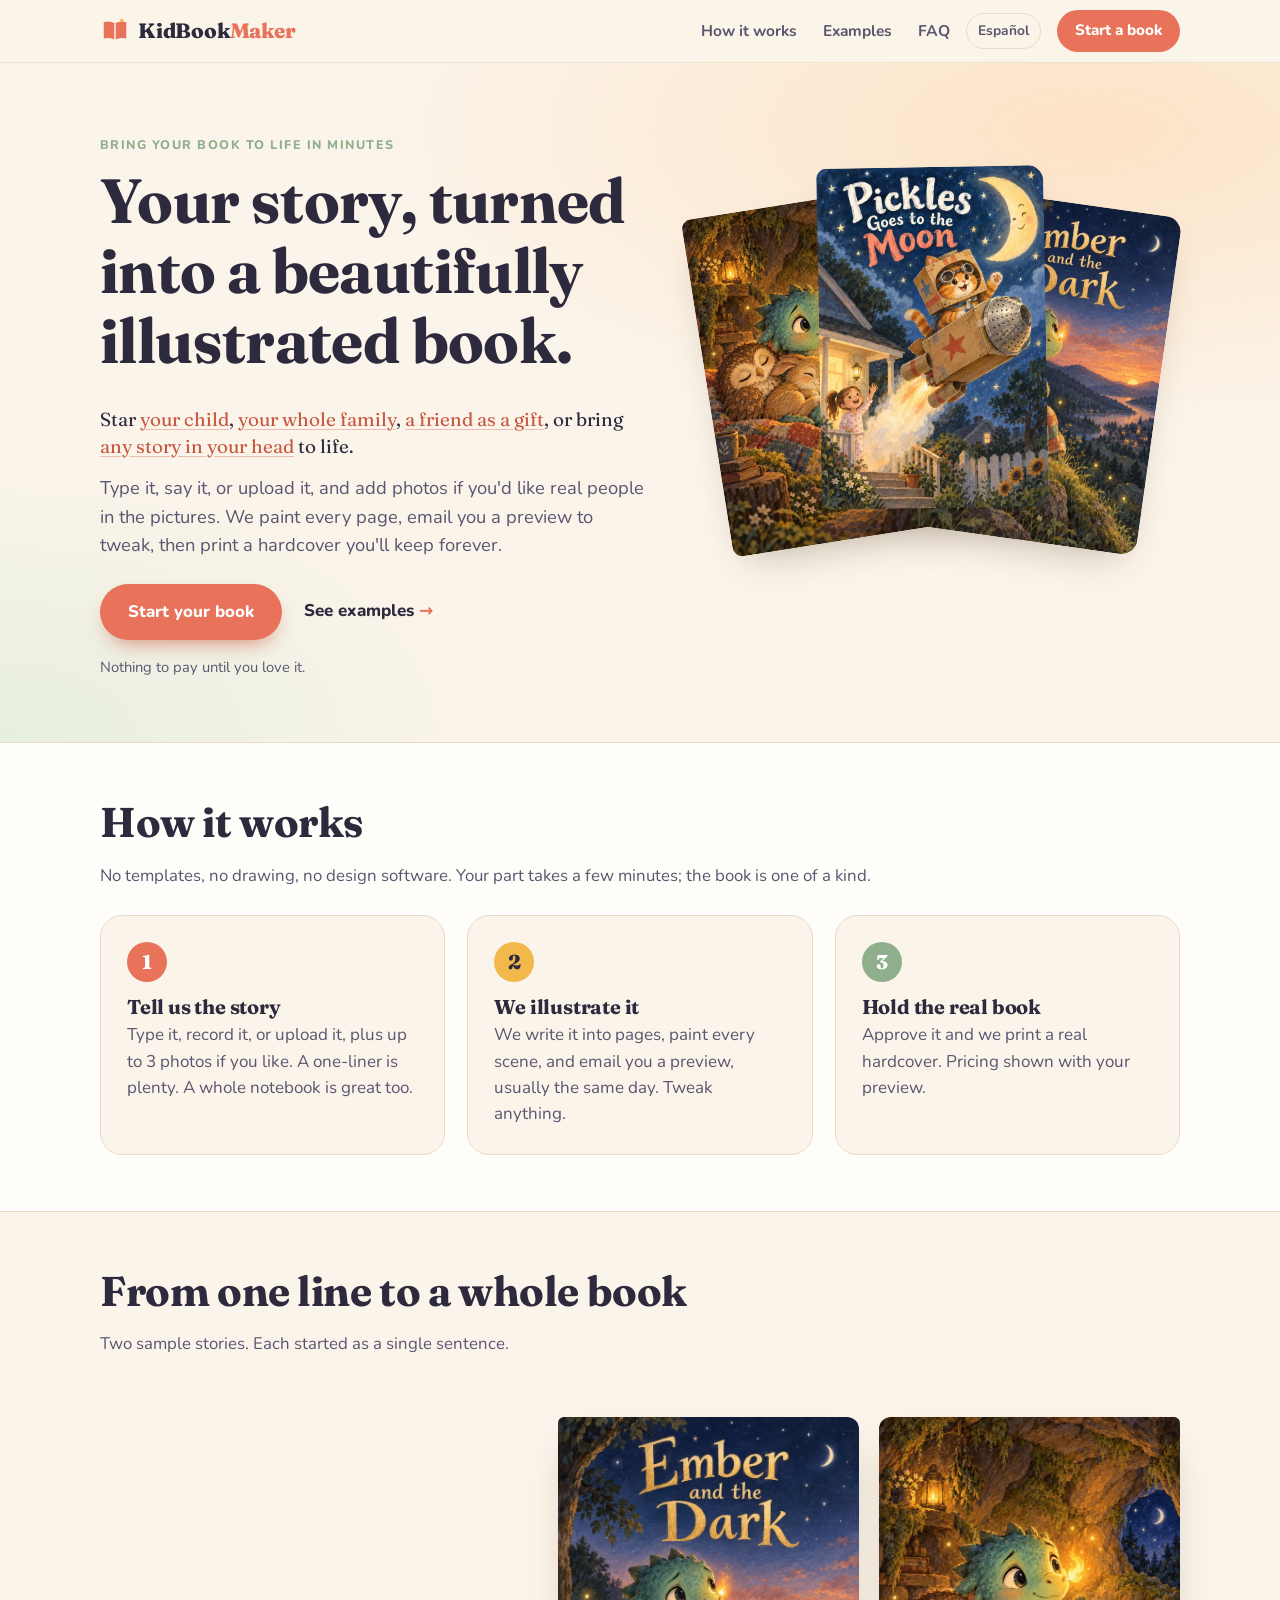
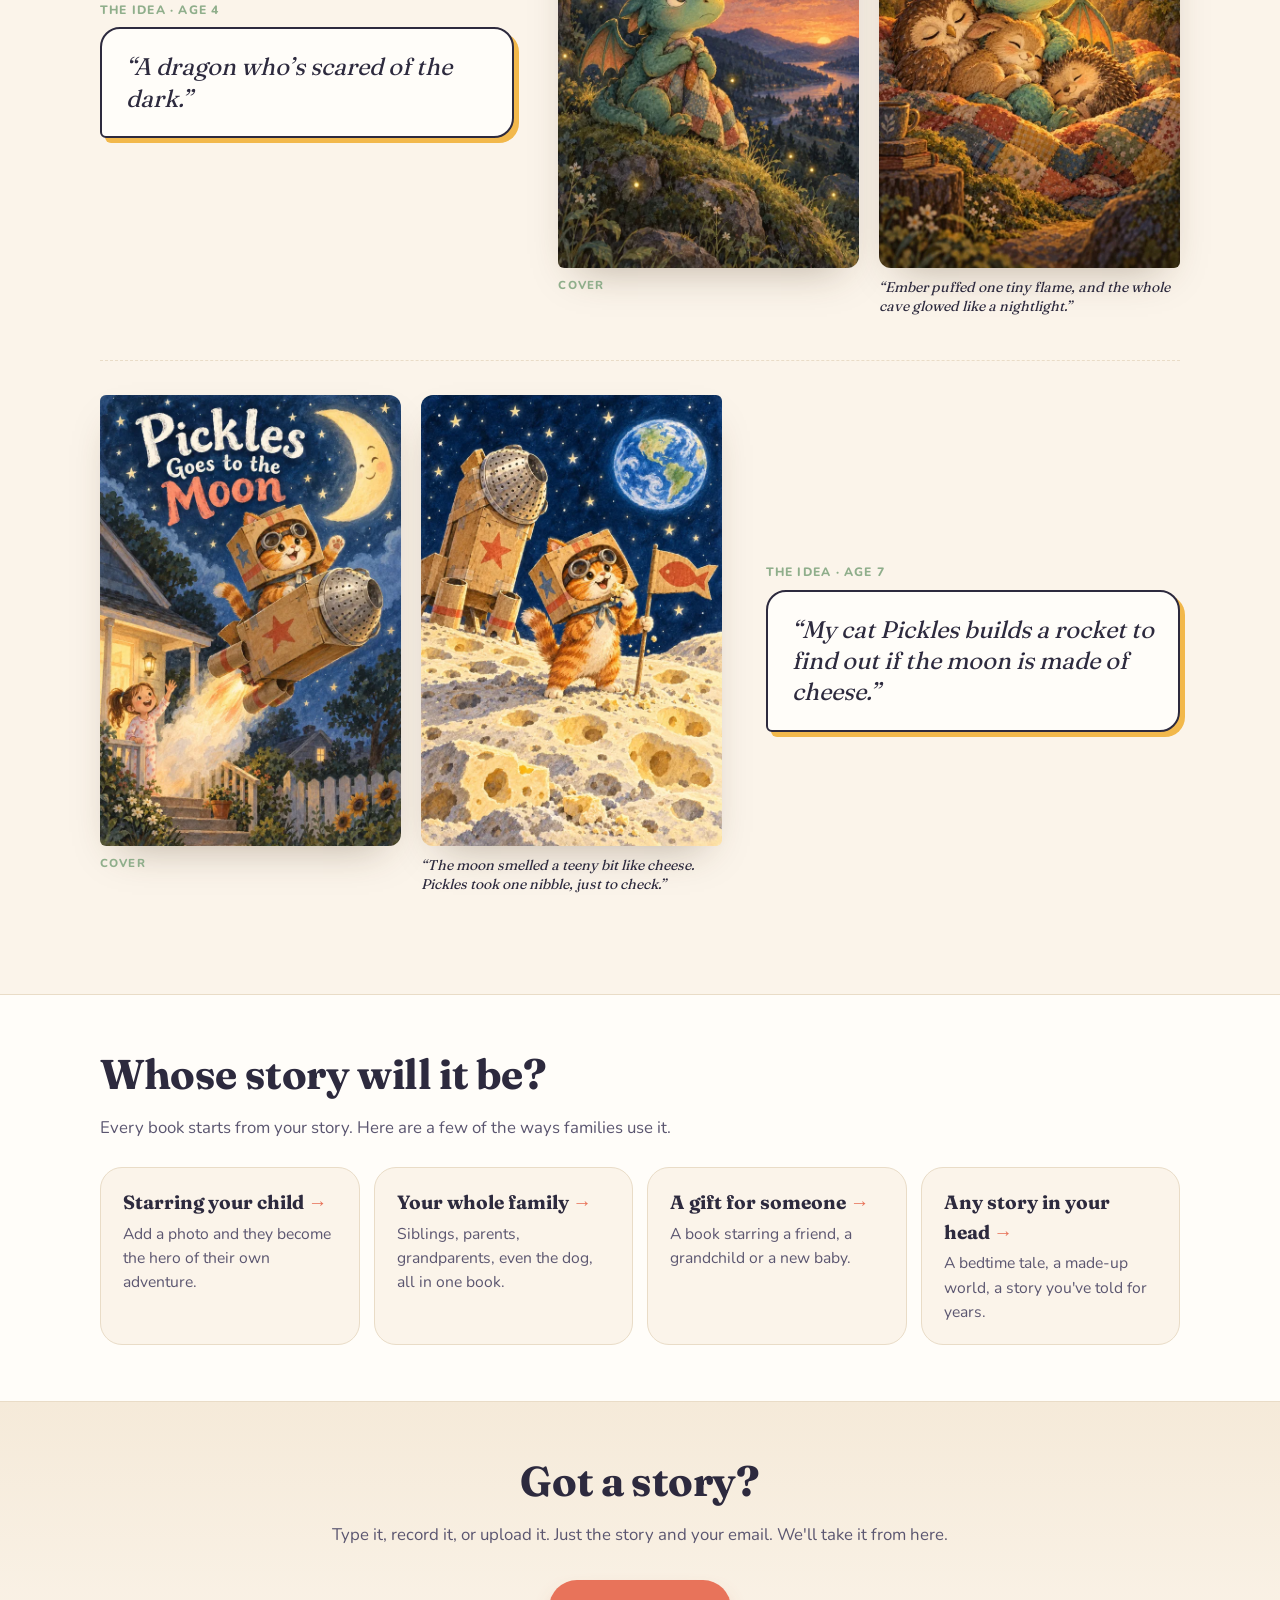
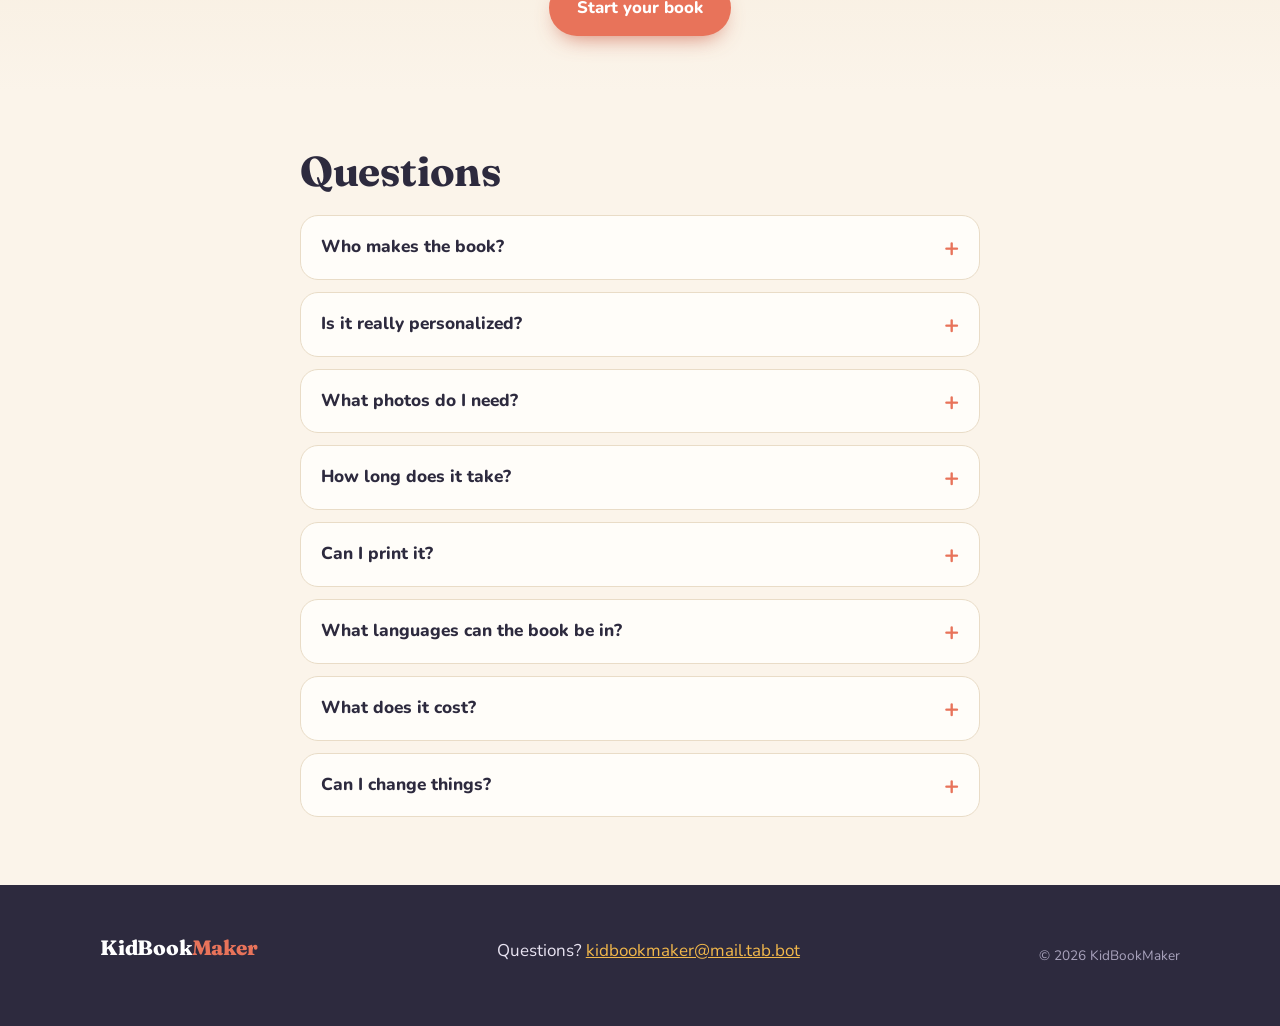
==== commit 2165f1e0: "Phase 2 SEO: broader positioning, same-day preview wording, 6 landing pages, index Secret Mitzvah Ni" ====
--- a/index.html
+++ b/index.html
@@ -9,23 +9,23 @@
 <link rel="alternate" hreflang="es" href="https://kidbookmaker.com/es/">
 <link rel="alternate" hreflang="x-default" href="https://kidbookmaker.com/">
 <meta property="og:url" content="https://kidbookmaker.com/">
-<title>KidBookMaker · A real illustrated storybook starring your child</title>
-<meta name="description" content="Turn your child's own story into a personalized, fully illustrated picture book starring them. Type, record or upload it in minutes, add a photo, get a preview to tweak, then hold a real hardcover.">
-<meta property="og:title" content="KidBookMaker · A real illustrated storybook starring your child">
-<meta property="og:description" content="Your child's story, painted page by page with them as the hero. Bring it to life in minutes, then hold a real hardcover.">
+<title>KidBookMaker · Your story, turned into a beautifully illustrated book</title>
+<meta name="description" content="Turn any story into a real, fully illustrated picture book: star your child, your whole family or a friend as a gift, or bring a story in your head to life. Your part takes minutes; preview the same day.">
+<meta property="og:title" content="KidBookMaker · Your story, turned into a beautifully illustrated book">
+<meta property="og:description" content="Your story, painted page by page. Star your child, your family or a friend, or bring any story to life. Bring your book to life in minutes, then hold a real hardcover.">
 <meta property="og:image" content="https://kidbookmaker.com/og.png?v=3">
 <meta property="og:type" content="website">
 <meta property="og:site_name" content="KidBookMaker">
 <meta property="og:locale" content="en_US">
 <meta property="og:locale:alternate" content="es_ES">
 <meta name="twitter:card" content="summary_large_image">
-<meta name="twitter:title" content="KidBookMaker · A real illustrated storybook starring your child">
-<meta name="twitter:description" content="Your child's story, painted page by page with them as the hero. Bring it to life in minutes, then hold a real hardcover.">
+<meta name="twitter:title" content="KidBookMaker · Your story, turned into a beautifully illustrated book">
+<meta name="twitter:description" content="Your story, painted page by page. Star your child, your family or a friend, or bring any story to life. Bring your book to life in minutes, then hold a real hardcover.">
 <meta name="twitter:image" content="https://kidbookmaker.com/og.png?v=3">
 <meta name="theme-color" content="#fbf4ea">
 <link rel="icon" href="/favicon.svg" type="image/svg+xml">
 <link rel="preload" href="/fonts/fraunces.woff2" as="font" type="font/woff2" crossorigin>
-<link rel="stylesheet" href="/styles.css?v=photos1">
+<link rel="stylesheet" href="/styles.css?v=p2">
 <script type="application/ld+json">
 {
  "@context": "https://schema.org",
@@ -66,7 +66,7 @@
    "@id": "https://kidbookmaker.com/#webpage",
    "url": "https://kidbookmaker.com/",
    "inLanguage": "en",
-   "name": "KidBookMaker · Your kid's story, turned into a real illustrated book",
+   "name": "KidBookMaker · Your story, turned into a beautifully illustrated book",
    "isPartOf": {
     "@id": "https://kidbookmaker.com/#website"
    },
@@ -82,7 +82,7 @@
    },
    "name": "Personalized illustrated children's books",
    "serviceType": "Personalized children's picture book",
-   "description": "Send your child's story by typing, recording or uploading it, plus up to 3 optional photos. KidBookMaker writes it into pages, illustrates every scene with your child as the hero, emails a preview you can change as much as you like, and prints a real hardcover once you approve. Books in English or Spanish.",
+   "description": "Send any story by typing, recording or uploading it, plus up to 3 optional photos. It can star your child, your whole family or a friend (as a gift), or be any story you have in your head. KidBookMaker writes it into pages, illustrates every scene, emails a preview (usually the same day) you can change as much as you like, and prints a real hardcover once you approve. Books in English or Spanish.",
    "availableLanguage": [
     "English",
     "Spanish"
@@ -105,7 +105,7 @@
      "@type": "HowToStep",
      "position": 2,
      "name": "We illustrate it",
-     "text": "We write it into pages, paint every scene, and email you a preview. Tweak anything."
+     "text": "We write it into pages, paint every scene, and email you a preview, usually the same day. Tweak anything."
     },
     {
      "@type": "HowToStep",
@@ -125,7 +125,7 @@
      "name": "Who makes the book?",
      "acceptedAnswer": {
       "@type": "Answer",
-      "text": "Your child writes the story. We turn it into pages, illustrate every scene, and lay it out as a real picture book, keeping their words and ideas at the heart of it."
+      "text": "You bring the story: your child's idea, a tale starring your family or a friend, or one you've carried in your head for years. We turn it into pages, illustrate every scene, and lay it out as a real picture book, keeping your words and ideas at the heart of it."
      }
     },
     {
@@ -133,7 +133,7 @@
      "name": "Is it really personalized?",
      "acceptedAnswer": {
       "@type": "Answer",
-      "text": "Yes, from the first page to the last. It isn't a template with a name dropped in: the book is built from your child's own story, and if you add a photo, the hero in the pictures is drawn to look like them."
+      "text": "Yes, from the first page to the last. It isn't a template with a name dropped in: the book is built from your own story, and if you add photos, the people in the pictures are drawn to look like them, whether that's your child, your whole family or a friend."
      }
     },
     {
@@ -149,7 +149,7 @@
      "name": "How long does it take?",
      "acceptedAnswer": {
       "@type": "Answer",
-      "text": "Your part takes a few minutes: type, record, or upload the story and press send. No drawing, no design software, no templates. Your first preview usually arrives within a few days. Printing and shipping come after you approve."
+      "text": "Your part takes a few minutes: type, record, or upload the story and press send. No drawing, no design software, no templates. Your first preview usually arrives the same day. Printing and shipping come after you approve."
      }
     },
     {
@@ -213,8 +213,9 @@
   <div class="wrap hero-in">
     <div class="hero-copy">
       <p class="eyebrow">Bring your book to life in minutes</p>
-      <h1>Your kid's story, turned into a real illustrated&nbsp;book.</h1>
-      <p class="lede">Type it, say it, or upload it, and add a photo so your child can be the hero. We paint every page, email you a preview to tweak, then print a hardcover you'll keep forever.</p>
+      <h1>Your story, turned into a beautifully illustrated&nbsp;book.</h1>
+      <p class="possible">Star <a href="/book-starring-your-child/">your child</a>, <a href="/family-storybook/">your whole family</a>, <a href="/personalized-gift-book/">a friend as a gift</a>, or bring <a href="/custom-storybook/">any story in your head</a> to life.</p>
+      <p class="lede">Type it, say it, or upload it, and add photos if you'd like real people in the pictures. We paint every page, email you a preview to tweak, then print a hardcover you'll keep forever.</p>
       <div class="hero-cta">
         <a class="btn" href="#start" data-open>Start your book</a>
         <a class="link-arrow" href="#examples">See examples</a>
@@ -242,7 +243,7 @@
       <li>
         <span class="num">2</span>
         <h3>We illustrate it</h3>
-        <p>We write it into pages, paint every scene, and email you a preview. Tweak anything.</p>
+        <p>We write it into pages, paint every scene, and email you a preview, usually the same day. Tweak anything.</p>
       </li>
       <li>
         <span class="num">3</span>
@@ -283,6 +284,19 @@
   </div>
 </section>
 
+<section id="ideas" class="ideas">
+  <div class="wrap">
+    <h2>Whose story will it be?</h2>
+    <p class="section-sub">Every book starts from your story. Here are a few of the ways families use it.</p>
+    <ul class="idea-grid">
+      <li><a class="idea" href="/book-starring-your-child/"><span class="idea-k">Starring your child</span><span class="idea-d">Add a photo and they become the hero of their own adventure.</span></a></li>
+      <li><a class="idea" href="/family-storybook/"><span class="idea-k">Your whole family</span><span class="idea-d">Siblings, parents, grandparents, even the dog, all in one book.</span></a></li>
+      <li><a class="idea" href="/personalized-gift-book/"><span class="idea-k">A gift for someone</span><span class="idea-d">A book starring a friend, a grandchild or a new baby.</span></a></li>
+      <li><a class="idea" href="/custom-storybook/"><span class="idea-k">Any story in your head</span><span class="idea-d">A bedtime tale, a made-up world, a story you've told for years.</span></a></li>
+    </ul>
+  </div>
+</section>
+
 <section class="cta-band">
   <div class="wrap narrow center">
     <h2>Got a story?</h2>
@@ -297,11 +311,11 @@
     <h2>Questions</h2>
     <details>
       <summary>Who makes the book?</summary>
-      <p>Your child writes the story. We turn it into pages, illustrate every scene, and lay it out as a real picture book, keeping their words and ideas at the heart of it.</p>
+      <p>You bring the story: your child's idea, a tale starring your family or a friend, or one you've carried in your head for years. We turn it into pages, illustrate every scene, and lay it out as a real picture book, keeping your words and ideas at the heart of it.</p>
     </details>
     <details>
       <summary>Is it really personalized?</summary>
-      <p>Yes, from the first page to the last. It isn't a template with a name dropped in: the book is built from your child's own story, and if you add a photo, the hero in the pictures is drawn to look like them.</p>
+      <p>Yes, from the first page to the last. It isn't a template with a name dropped in: the book is built from your own story, and if you add photos, the people in the pictures are drawn to look like them, whether that's your child, your whole family or a friend.</p>
     </details>
     <details>
       <summary>What photos do I need?</summary>
@@ -309,7 +323,7 @@
     </details>
     <details>
       <summary>How long does it take?</summary>
-      <p>Your part takes a few minutes: type, record, or upload the story and press send. No drawing, no design software, no templates. Your first preview usually arrives within a few days. Printing and shipping come after you approve.</p>
+      <p>Your part takes a few minutes: type, record, or upload the story and press send. No drawing, no design software, no templates. Your first preview usually arrives the same day. Printing and shipping come after you approve.</p>
     </details>
     <details>
       <summary>Can I print it?</summary>
--- a/styles.css
+++ b/styles.css
@@ -191,3 +191,25 @@
 .photo-list .rm{position:absolute;top:-8px;right:-8px;width:30px;height:30px;border-radius:50%;border:1px solid var(--line);background:var(--card);color:var(--ink);font:inherit;font-size:1.1rem;font-weight:800;line-height:1;cursor:pointer;box-shadow:0 2px 6px rgba(0,0,0,.15);padding:0}
 .photo-list .rm:focus-visible{outline:3px solid var(--sky);outline-offset:2px}
 .photo-msg{background:#fdecea;color:#8e2a1e;border-radius:12px;padding:10px 12px;font-weight:700;font-size:.9rem;margin:10px 0 0}
+
+/* phase 2: possibilities line, ideas cards, landing pages */
+.possible{font-family:"Fraunces",Georgia,serif;font-size:1.18rem;line-height:1.4;color:var(--ink);margin:0 0 14px;max-width:32em}
+.possible a{color:var(--coral-d);text-decoration:underline;text-decoration-color:rgba(201,88,64,.35);text-underline-offset:3px}
+.ideas{background:var(--card);border-top:1px solid var(--line);border-bottom:1px solid var(--line)}
+.idea-grid{list-style:none;margin:0;padding:0;display:grid;gap:14px}
+.idea{display:block;height:100%;background:var(--paper);border:1px solid var(--line);border-radius:var(--r);padding:20px 22px;text-decoration:none;color:var(--ink);transition:transform .15s,border-color .15s}
+.idea:hover{transform:translateY(-2px);border-color:var(--coral)}
+.idea-k{display:block;font-family:"Fraunces",Georgia,serif;font-weight:700;font-size:1.2rem;margin-bottom:4px}
+.idea-k::after{content:" →";color:var(--coral)}
+.idea-d{display:block;color:var(--ink2);font-size:.98rem}
+@media(min-width:640px){.idea-grid{grid-template-columns:1fr 1fr}}
+@media(min-width:1000px){.idea-grid{grid-template-columns:repeat(4,1fr)}}
+.lp-body .prose p{font-size:1.08rem;color:var(--ink2);margin:0 0 16px}
+.lp-body .prose strong{color:var(--ink)}
+.lp-list{list-style:none;margin:8px 0 0;padding:0;display:grid;gap:12px}
+.lp-list li{background:var(--card);border:1px solid var(--line);border-radius:18px;padding:16px 18px 16px 50px;position:relative;color:var(--ink2)}
+.lp-list li::before{content:"✦";position:absolute;left:18px;top:15px;color:var(--honey);font-size:1.1rem}
+.lp-list li b{color:var(--ink)}
+.lp-anchor{scroll-margin-top:90px}
+.crumbs{font-size:.86rem;color:var(--ink2);margin:0 0 10px}
+.crumbs a{color:var(--ink2)}
